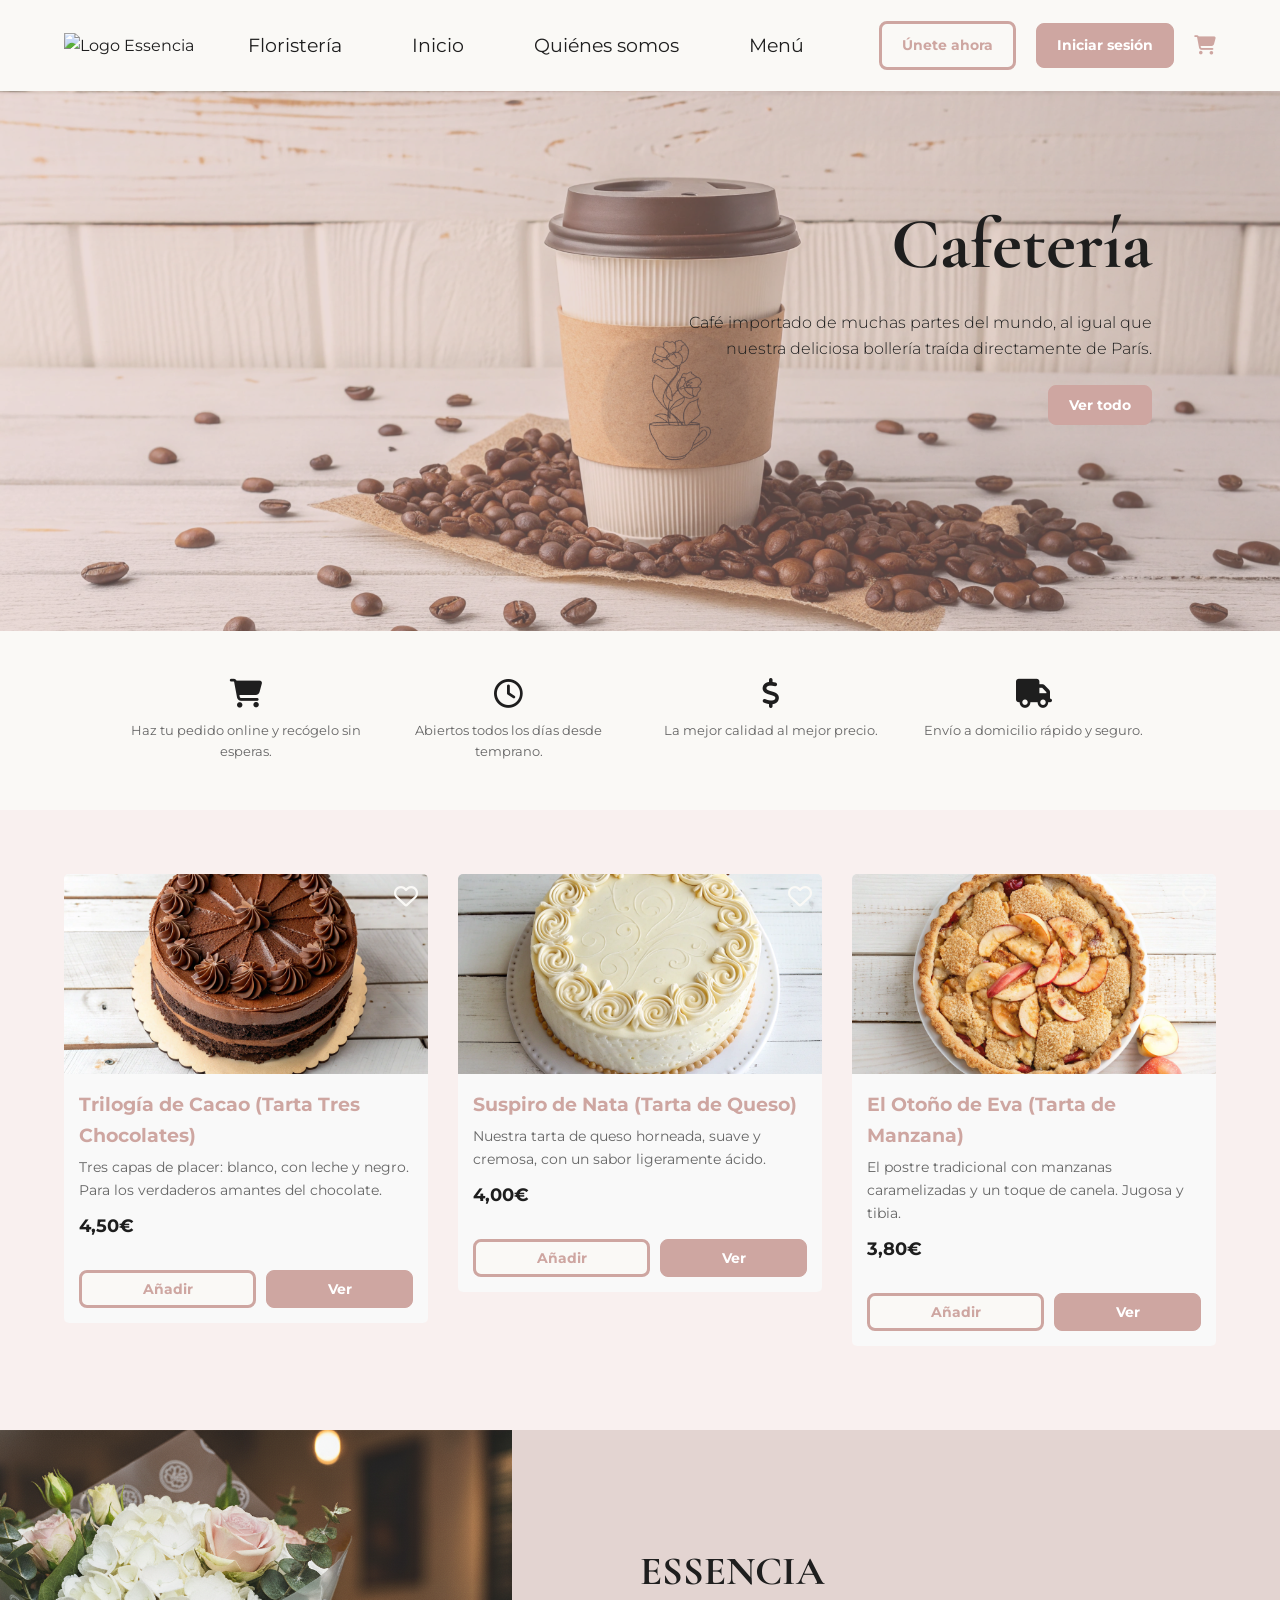
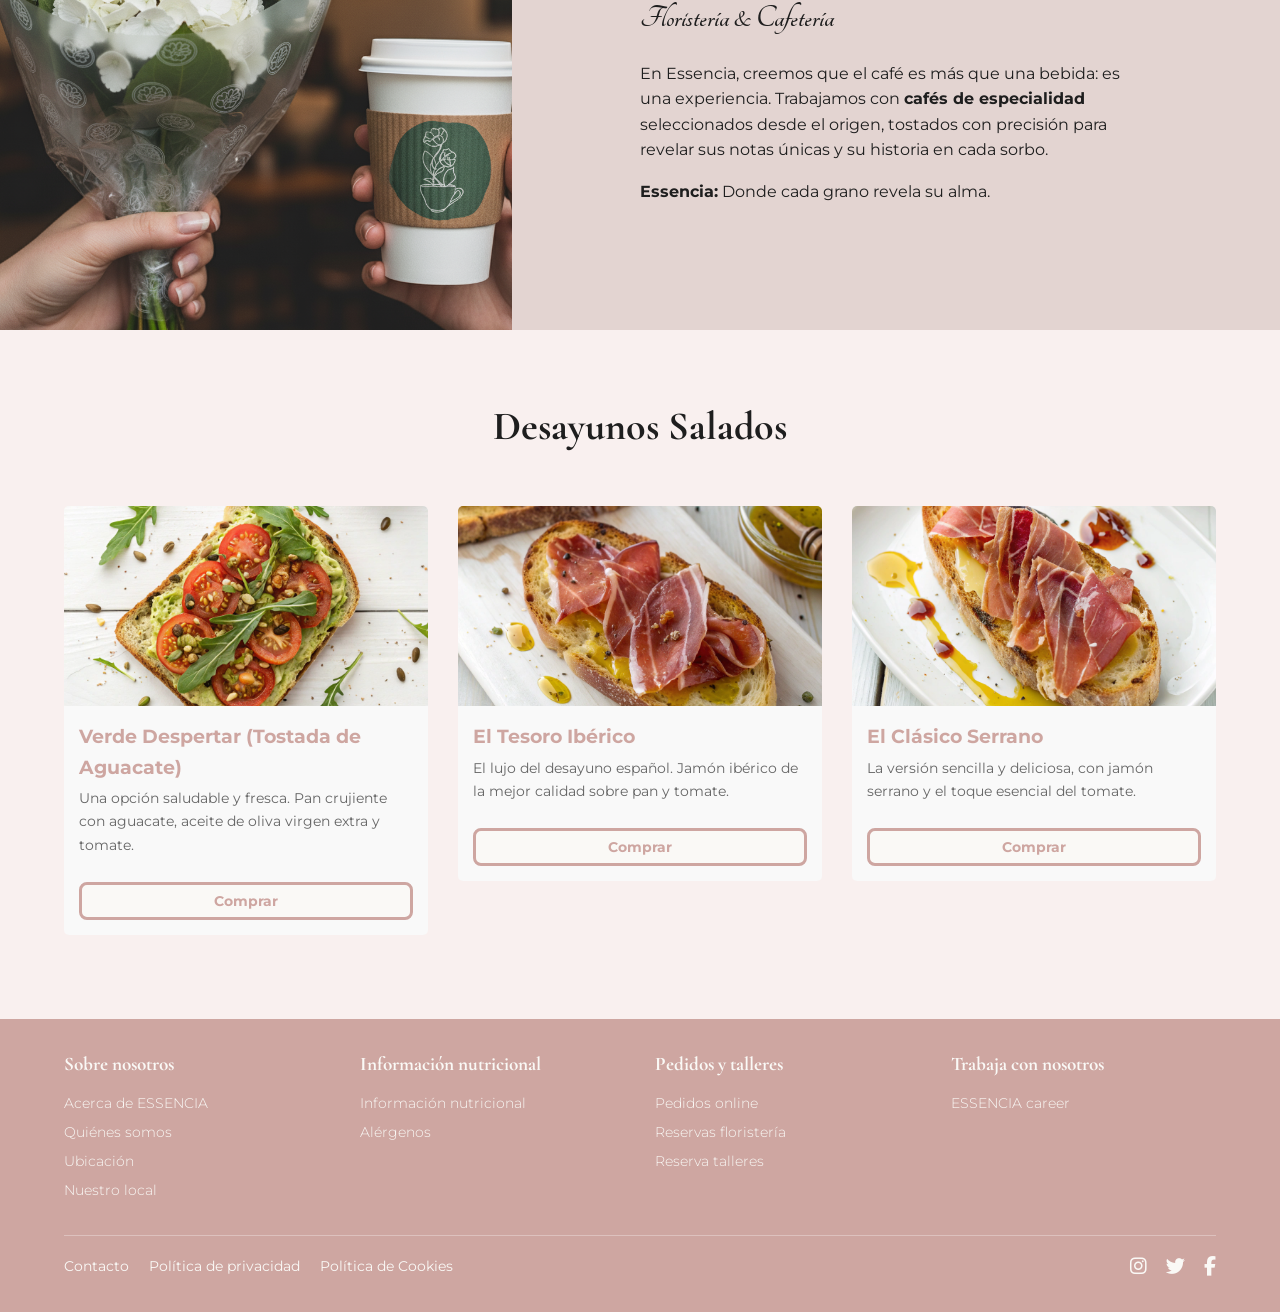
==== Frontend/html/cafeteria.html @ 6d56058f "primer commit" ====
<!DOCTYPE html>
<html lang="es">

<head>
    <meta charset="UTF-8">
    <meta name="viewport" content="width=device-width, initial-scale=1.0">
    <title>ESSENCIA</title>
    <link rel="preconnect" href="https://fonts.googleapis.com">
    <link rel="preconnect" href="https://fonts.gstatic.com" crossorigin>
    <link
        href="https://fonts.googleapis.com/css2?family=Cormorant+Garamond:wght@400;700&family=Montserrat:wght@300;400;700&family=Tangerine:wght@400;700&display=swap"
        rel="stylesheet">
    <link rel="stylesheet" href="../css/cafeteria.css">
    <script src="../js/api.js"></script>
    <script src="../js/cafeteria.js" defer></script>
    <script src="../js/toggle.js"></script>
    <link rel="stylesheet" href="https://cdnjs.cloudflare.com/ajax/libs/font-awesome/6.5.1/css/all.min.css">
</head>

<body>

    <header class="header">
        <div class="header__container">
            <div class="header__logo">
                <a href="../html/index.html">
                    <img src="../imagenes/generales/logo1-rosa.png" alt="Logo Essencia">
                </a>
            </div>
            <button class="header__toggle menu-toggle" aria-label="Toggle navigation">
                <i class="fas fa-bars"></i>
            </button>
        </div>

        <div class="header__nav nav-menu">
            <nav class="header__list">
                <ul>
                    <li class="header__item"><a href="../html/floristeria.html" class="header__link">Floristería</a>
                    </li>
                    <li class="header__item"><a href="../html/index.html" class="header__link">Inicio</a></li>
                    <li class="header__item"><a href="#" class="header__link">Quiénes somos</a></li>
                    <li class="header__item"><a href="#" class="header__link">Menú</a></li>
                </ul>
            </nav>
            <div class="header__buttons">
                <a href="../html/register.html" class="btn btn--outline-rose">Únete ahora</a>
                <a href="../html/login.html" class="btn btn--rose">Iniciar sesión</a>
                <a href="#" class="cart-icon"><i class="fas fa-shopping-cart"></i></a>
            </div>
        </div>
    </header>

    <main>
        <section class="hero-cafe">
            <div class="hero-cafe__bg">
                <img src="../imagenes/generales/cafe-cafeteria.png" alt="Café para llevar">
            </div>
            <div class="hero-cafe__overlay"></div>
            <div class="hero-cafe__content">
                <h1 class="hero-cafe__title">Cafetería</h1>
                <p class="hero-cafe__text">Café importado de muchas partes del mundo, al igual que nuestra deliciosa
                    bollería traída directamente de París.</p>
                <button class="btn btn--rose">Ver todo</button>
            </div>
        </section>


        <section class="features">
            <div class="features__item">
                <i class="fas fa-shopping-cart features__icon"></i>
                <p>Haz tu pedido online y recógelo sin esperas.</p>
            </div>
            <div class="features__item">
                <i class="far fa-clock features__icon"></i>
                <p>Abiertos todos los días desde temprano.</p>
            </div>
            <div class="features__item">
                <i class="fas fa-dollar-sign features__icon"></i>
                <p>La mejor calidad al mejor precio.</p>
            </div>
            <div class="features__item">
                <i class="fas fa-truck features__icon"></i>
                <p>Envío a domicilio rápido y seguro.</p>
            </div>
        </section>

        <section class="products-section">
            <div class="products-section__grid" id="tartas-container">
            </div>
        </section>

        <section class="about-cafe">
            <div class="about-cafe__image">
                <img src="../imagenes/generales/portada3.png" alt="Mesa de desayuno con cruasanes">
            </div>
            <div class="about-cafe__content">
                <h2 class="about-cafe__logo">ESSENCIA <span class="about-cafe__subtitle">Floristería & Cafetería</span>
                </h2>
                <p>En Essencia, creemos que el café es más que una bebida: es una experiencia. Trabajamos con
                    <strong>cafés de especialidad</strong> seleccionados desde el origen, tostados con precisión para
                    revelar sus notas únicas y su historia en cada sorbo.</p>
                <p><strong>Essencia:</strong> Donde cada grano revela su alma.</p>
            </div>
        </section>

        <section class="products-section">
            <h2 class="section-title">Desayunos Salados</h2>
            <div class="products-section__grid" id="salados-container">
            </div>
        </section>
    </main>

    <footer class="footer footer--rose">
        <div class="footer__content">
            <div class="footer__column">
                <h3>Sobre nosotros</h3>
                <ul>
                    <li><a href="#">Acerca de ESSENCIA</a></li>
                    <li><a href="#">Quiénes somos</a></li>
                    <li><a href="#">Ubicación</a></li>
                    <li><a href="#">Nuestro local</a></li>
                </ul>
            </div>
            <div class="footer__column">
                <h3>Información nutricional</h3>
                <ul>
                    <li><a href="#">Información nutricional</a></li>
                    <li><a href="#">Alérgenos</a></li>
                </ul>
            </div>
            <div class="footer__column">
                <h3>Pedidos y talleres</h3>
                <ul>
                    <li><a href="#">Pedidos online</a></li>
                    <li><a href="#">Reservas floristería</a></li>
                    <li><a href="#">Reserva talleres</a></li>
                </ul>
            </div>
            <div class="footer__column">
                <h3>Trabaja con nosotros</h3>
                <ul>
                    <li><a href="#">ESSENCIA career</a></li>
                </ul>
            </div>
        </div>
        <div class="footer__bottom">
            <div class="footer__legal">
                <a href="#">Contacto</a>
                <a href="#">Política de privacidad</a>
                <a href="#">Política de Cookies</a>
            </div>
            <div class="footer__social">
                <a href="#"><i class="fab fa-instagram"></i></a>
                <a href="#"><i class="fab fa-twitter"></i></a>
                <a href="#"><i class="fab fa-facebook-f"></i></a>
            </div>
        </div>
    </footer>

</body>

</html>
---- Frontend/css/cafeteria.css ----
* {
  margin: 0;
  padding: 0;
  box-sizing: border-box;
}

body {
  font-family: "Montserrat", sans-serif;
  color: #1e1e1e;
  line-height: 1.6;
  background-color: #faf9f6;
}

h1, h2, h3 {
  font-family: "Cormorant Garamond", serif;
}

a {
  text-decoration: none;
  color: inherit;
}

.section-title {
  font-size: 2.5rem;
  text-align: center;
  margin-bottom: 3rem;
  font-family: "Cormorant Garamond", serif;
  color: #1e1e1e;
}

.btn {
  padding: 10px 20px;
  border: none;
  cursor: pointer;
  border-radius: 8px;
  font-weight: 700;
  transition: background-color 0.3s, color 0.3s, border-color 0.3s;
  font-size: 0.9rem;
  display: inline-block;
  text-align: center;
  font-family: "Montserrat", sans-serif;
}
.btn--rose {
  background-color: #CEA6A1;
  color: #ffffff;
  border: 1px solid #CEA6A1;
}
.btn--rose:hover {
  background-color: #CEA6A1;
  border-color: #CEA6A1;
  opacity: 1;
}
.btn--outline-rose {
  background-color: #faf9f6;
  color: #CEA6A1;
  border: 3px solid #CEA6A1;
}
.btn--outline-rose:hover {
  background-color: #CEA6A1;
  color: #ffffff;
  border-color: #CEA6A1;
  opacity: 1;
}
.btn--small {
  flex-grow: 1;
  font-size: 0.85rem;
  padding: 8px 15px;
  text-align: center;
}

.header {
  display: flex;
  flex-direction: column;
  align-items: center;
  padding: 15px 5%;
  background-color: #faf9f6;
  position: sticky;
  top: 0;
  z-index: 1000;
  box-shadow: 0 2px 4px rgba(0, 0, 0, 0.05);
  justify-content: space-between;
}
.header .cart-icon {
  color: #CEA6A1;
  font-size: 1.2rem;
  margin-left: 10px;
}
.header__container {
  display: flex;
  width: 100%;
  justify-content: space-between;
  align-items: center;
}
.header__logo img {
  width: 130px;
  height: auto;
  display: block;
}
.header__toggle {
  background: none;
  border: none;
  font-size: 1.5rem;
  cursor: pointer;
  color: #1e1e1e;
  display: block;
  order: 2;
}
.header__nav {
  width: 100%;
  max-height: 0;
  overflow: hidden;
  transition: max-height 0.5s ease-in-out;
  display: flex;
  flex-direction: column;
  align-items: center;
}
.header__nav.active {
  max-height: 500px;
  padding-top: 15px;
}
.header__list {
  list-style: none;
  display: flex;
  flex-direction: column;
  width: 100%;
  padding: 10px 0;
}
.header__list ul {
  padding: 0;
  list-style: none;
  text-align: center;
  width: 100%;
}
.header__link {
  padding: 15px 0;
  display: block;
  font-size: 1.1rem;
  color: #1e1e1e;
  border-bottom: 1px solid #eee;
}
.header__buttons {
  display: flex;
  flex-direction: column;
  width: 80%;
  margin: 15px 0 10px;
  gap: 10px;
}
.header__buttons a {
  margin-left: 0;
}
@media (min-width: 901px) {
  .header {
    flex-direction: row;
    padding: 20px 5%;
  }
  .header__container {
    width: auto;
    justify-content: flex-start;
  }
  .header__logo {
    margin-right: 20px;
  }
  .header__toggle {
    display: none;
  }
  .header__nav {
    max-height: none;
    overflow: visible;
    flex-direction: row;
    width: auto;
    padding-top: 0;
    display: flex;
  }
  .header__list {
    width: auto;
    padding: 0;
    margin: 0;
    height: 100%;
    margin-right: 20px;
  }
  .header__list ul {
    display: flex;
    flex-direction: row;
    gap: 40px;
    align-items: center;
  }
  .header__link {
    padding: 10px 15px;
    border-bottom: none;
    font-size: 1.2rem;
    display: inline-block;
  }
  .header__link:hover {
    color: #CEA6A1;
  }
  .header__buttons {
    flex-direction: row;
    width: auto;
    margin: 0 0 0 30px;
    align-items: center;
  }
  .header__buttons a {
    margin-left: 10px;
  }
}

.hero-cafe {
  position: relative;
  height: 60vh;
  display: flex;
  align-items: center;
  justify-content: center;
  text-align: center;
  padding: 2rem;
  color: #1e1e1e;
}
.hero-cafe__bg {
  position: absolute;
  top: 0;
  left: 0;
  width: 100%;
  height: 100%;
  z-index: -1;
}
.hero-cafe__bg img {
  width: 100%;
  height: 100%;
  object-fit: cover;
  object-position: center;
}
.hero-cafe__overlay {
  position: absolute;
  top: 0;
  left: 0;
  width: 100%;
  height: 100%;
  background-color: #CEA6A1;
  opacity: 0.4;
  z-index: 0;
}
.hero-cafe__content {
  position: relative;
  z-index: 1;
  max-width: 500px;
  text-align: right;
  align-self: flex-start;
  margin-top: 2rem;
  margin-left: auto;
}
.hero-cafe__title {
  font-size: 3.5rem;
  margin-bottom: 0.5rem;
}
.hero-cafe__text {
  font-size: 1rem;
  margin-bottom: 1.5rem;
  font-weight: 300;
}
@media (min-width: 901px) {
  .hero-cafe {
    justify-content: flex-end;
    padding-right: 10%;
  }
  .hero-cafe__content {
    margin-top: 4rem;
  }
  .hero-cafe__title {
    font-size: 4.5rem;
  }
}

.features {
  display: none;
}
@media (min-width: 901px) {
  .features {
    display: flex;
    justify-content: center;
    gap: 2rem;
    padding: 3rem 5%;
    background-color: #faf9f6;
    flex-wrap: wrap;
    text-align: center;
  }
  .features__item {
    flex-basis: 20%;
    min-width: 140px;
  }
  .features__item p {
    font-size: 0.8rem;
    margin-top: 10px;
    color: #666;
  }
  .features__icon {
    font-size: 1.8rem;
    color: #1e1e1e;
  }
}

.products-section {
  padding: 4rem 5%;
  background-color: #F9F0EF;
}
.products-section__grid {
  display: flex;
  overflow-x: auto;
  scroll-snap-type: x mandatory;
  gap: 30px;
  padding-bottom: 20px;
  -webkit-overflow-scrolling: touch;
  scrollbar-width: none;
  align-items: stretch;
}
.products-section__grid::-webkit-scrollbar {
  display: none;
}
@media (min-width: 901px) {
  .products-section__grid {
    justify-content: center;
    overflow-x: visible;
    flex-wrap: wrap;
  }
}

.card-item {
  display: flex;
  flex-direction: column;
  flex: 1;
  min-width: 250px;
  height: 100%;
  background-color: #f9f9f9;
  border-radius: 5px;
  overflow: hidden;
  text-align: left;
}
.card-item .card-header {
  position: relative;
  width: 100%;
  height: 200px;
  flex-shrink: 0;
}
.card-item .card-header img {
  width: 100%;
  height: 100%;
  object-fit: cover;
}
.card-item .heart-icon {
  position: absolute;
  top: 10px;
  right: 10px;
  color: #faf9f6;
  font-size: 1.5rem;
  cursor: pointer;
  transition: color 0.2s;
}
.card-item .heart-icon:active {
  color: #CEA6A1;
}
.card-item .card-content {
  padding: 15px;
  display: flex;
  flex-direction: column;
  flex-grow: 1;
}
.card-item .card-content h4 {
  font-family: "Montserrat", sans-serif;
  font-size: 1.2rem;
  margin-bottom: 5px;
  font-weight: 700;
  color: #CEA6A1;
}
.card-item .card-content p {
  font-size: 0.9rem;
  color: #666;
  margin-bottom: 10px;
}
.card-item .card-content .price {
  font-size: 1.1rem;
  font-weight: 700;
  color: #1e1e1e;
  margin-bottom: 15px;
  margin-top: auto;
}
.card-item .card-actions {
  padding: 0 15px 15px 15px;
  display: flex;
  gap: 10px;
  justify-content: space-between;
}

.about-cafe {
  display: flex;
  flex-direction: column;
  background-color: #CEA6A1;
  color: #1e1e1e;
}
@media (min-width: 901px) {
  .about-cafe {
    flex-direction: row;
    min-height: 500px;
  }
}
.about-cafe__image {
  flex: 1;
}
.about-cafe__image img {
  width: 100%;
  height: 100%;
  object-fit: cover;
  display: block;
}
@media (max-width: 900px) {
  .about-cafe__image {
    height: 300px;
  }
}
.about-cafe__content {
  flex: 1;
  padding: 3rem 10%;
  display: flex;
  flex-direction: column;
  justify-content: center;
  background-color: #E3D4D1;
}
.about-cafe__content h2 {
  font-size: 2.5rem;
  margin-bottom: 1rem;
  color: #1e1e1e;
}
.about-cafe__content .about-cafe__subtitle {
  display: block;
  font-family: "Tangerine", cursive;
  font-size: 2rem;
  margin-top: -10px;
}
.about-cafe__content p {
  margin-bottom: 1rem;
  font-size: 1rem;
}

.footer {
  background-color: #7b9ea8;
  color: #faf9f6;
  padding: 30px 5%;
  font-size: 0.9rem;
}
.footer--rose {
  background-color: #CEA6A1;
}
.footer__content {
  display: flex;
  flex-direction: column;
  gap: 20px;
  padding-bottom: 30px;
  border-bottom: 1px solid rgba(255, 255, 255, 0.3);
}
@media (min-width: 901px) {
  .footer__content {
    flex-direction: row;
    justify-content: space-between;
  }
}
.footer__column {
  flex-basis: 23%;
}
.footer__column h3 {
  font-family: "Cormorant Garamond", serif;
  font-size: 1.2rem;
  margin-bottom: 10px;
}
.footer__column ul {
  list-style: none;
}
.footer__column ul li a {
  display: block;
  padding: 3px 0;
  font-weight: 300;
}
.footer__column ul li a:hover {
  text-decoration: underline;
}
.footer__bottom {
  display: flex;
  flex-direction: column;
  align-items: center;
  padding-top: 15px;
  gap: 15px;
}
@media (min-width: 901px) {
  .footer__bottom {
    flex-direction: row;
    justify-content: space-between;
  }
}
.footer__legal {
  display: flex;
  gap: 20px;
}
.footer__legal a:hover {
  text-decoration: underline;
}
.footer__social a {
  font-size: 1.2rem;
  margin-left: 15px;
}

/*# sourceMappingURL=cafeteria.css.map */
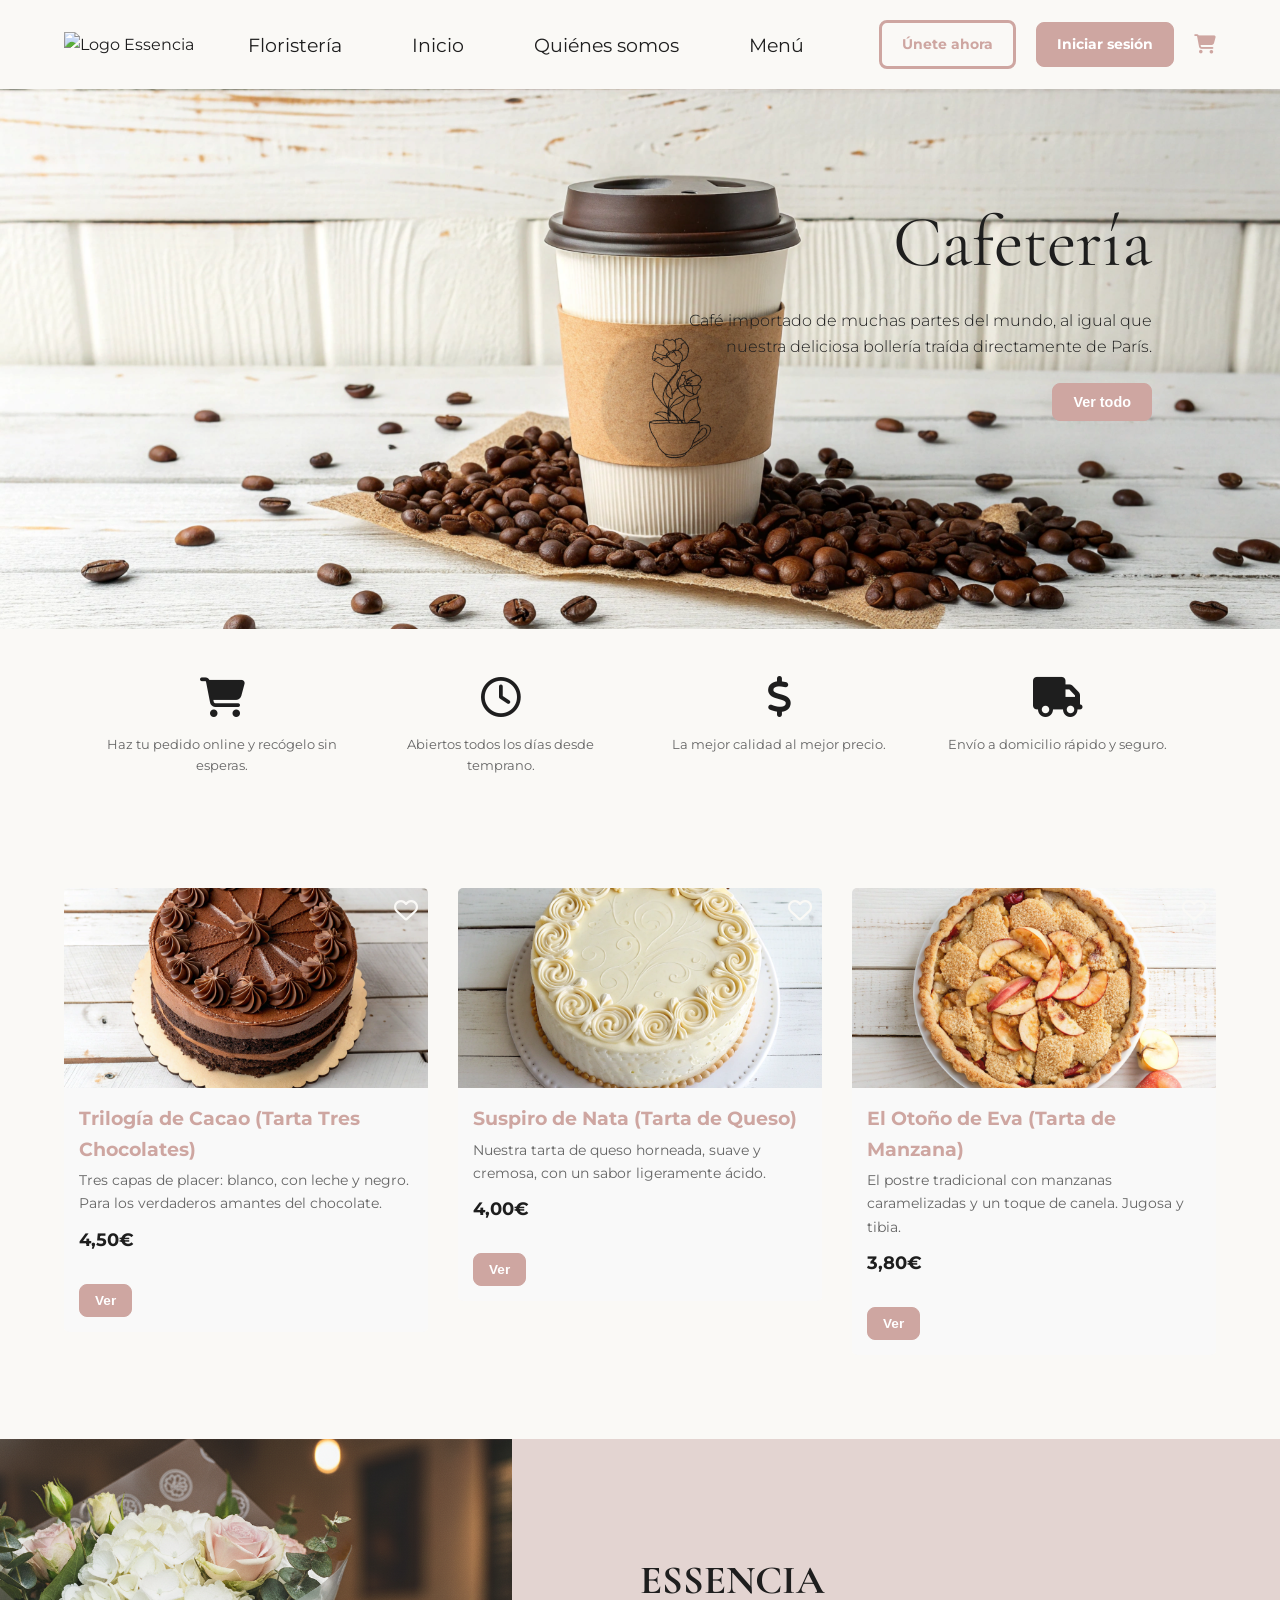
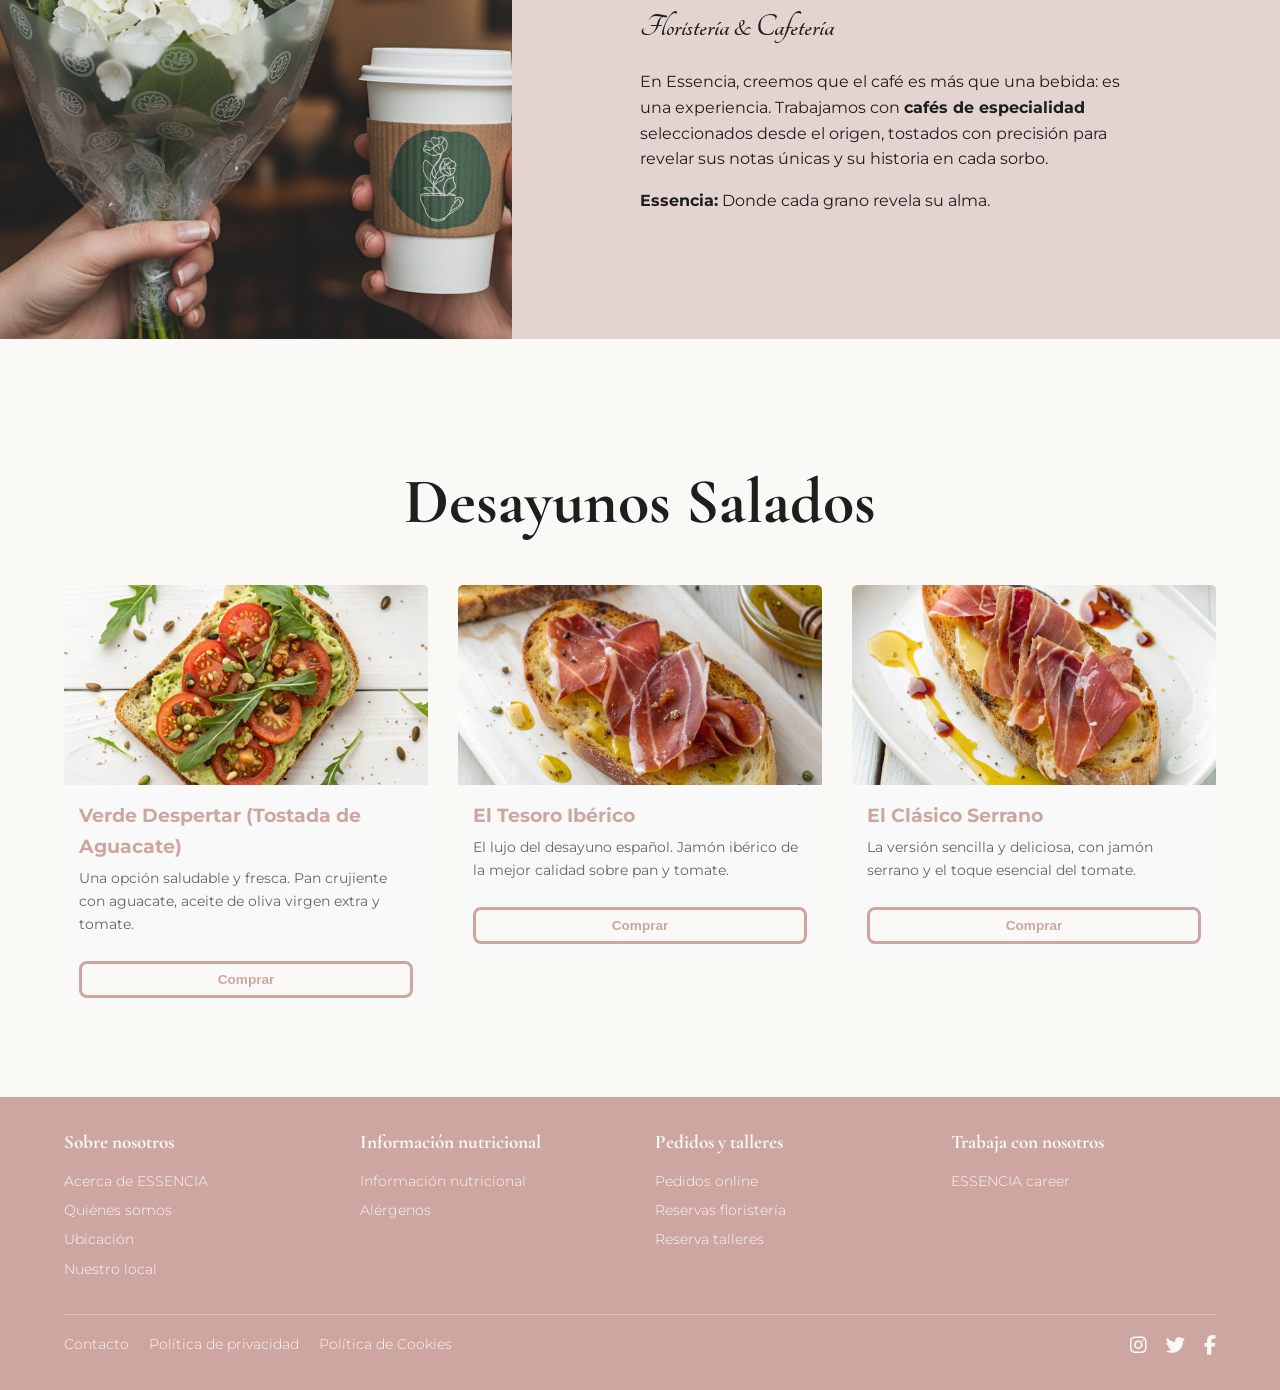
==== commit 3eb00159: "arreglados los estilos" ====
--- a/Frontend/html/cafeteria.html
+++ b/Frontend/html/cafeteria.html
@@ -10,7 +10,7 @@
     <link
         href="https://fonts.googleapis.com/css2?family=Cormorant+Garamond:wght@400;700&family=Montserrat:wght@300;400;700&family=Tangerine:wght@400;700&display=swap"
         rel="stylesheet">
-    <link rel="stylesheet" href="../css/cafeteria.css">
+    <link rel="stylesheet" href="../css/main.css">
     <script src="../js/api.js"></script>
     <script src="../js/cafeteria.js" defer></script>
     <script src="../js/toggle.js"></script>
@@ -54,7 +54,6 @@
             <div class="hero-cafe__bg">
                 <img src="../imagenes/generales/cafe-cafeteria.png" alt="Café para llevar">
             </div>
-            <div class="hero-cafe__overlay"></div>
             <div class="hero-cafe__content">
                 <h1 class="hero-cafe__title">Cafetería</h1>
                 <p class="hero-cafe__text">Café importado de muchas partes del mundo, al igual que nuestra deliciosa
--- a/Frontend/css/main.css
+++ b/Frontend/css/main.css
@@ -0,0 +1,1728 @@
+body {
+  font-family: "Montserrat", sans-serif;
+  color: #1e1e1e;
+  line-height: 1.6;
+  background-color: #faf9f6;
+}
+
+h1, h2, h3 {
+  font-family: "Cormorant Garamond", serif;
+  font-weight: 700;
+}
+
+h1 {
+  font-weight: 400;
+}
+
+a {
+  text-decoration: none;
+  color: inherit;
+}
+
+* {
+  margin: 0;
+  padding: 0;
+  box-sizing: border-box;
+}
+
+.btn {
+  padding: 10px 20px;
+  border: none;
+  cursor: pointer;
+  border-radius: 8px;
+  font-weight: 700;
+  transition: all 0.3s;
+  font-size: 0.9rem;
+  display: inline-block;
+  text-align: center;
+}
+.btn--primary {
+  background-color: #7b9ea8;
+  color: #faf9f6;
+  border: 1px solid #7b9ea8;
+}
+.btn--primary:hover {
+  background-color: #658790;
+  border-color: #658790;
+  opacity: 1;
+}
+.btn--outline-blue {
+  background-color: #faf9f6;
+  color: #7b9ea8;
+  border: 3px solid #7b9ea8;
+}
+.btn--outline-blue:hover {
+  background-color: #7b9ea8;
+  color: #faf9f6;
+  border-color: #7b9ea8;
+  opacity: 1;
+}
+.btn--secondary {
+  background-color: transparent;
+  color: #7b9ea8;
+  border: 2px solid #7b9ea8;
+}
+.btn--secondary:hover {
+  background-color: #7b9ea8;
+  color: #faf9f6;
+  border-color: #7b9ea8;
+  opacity: 1;
+}
+.btn--tertiary {
+  background-color: #faf9f6;
+  color: #7b9ea8;
+  border: 3px solid #faf9f6;
+  padding: 12px 30px;
+  text-transform: uppercase;
+}
+.btn--tertiary:hover {
+  background-color: #658790;
+  opacity: 1;
+  color: #faf9f6;
+}
+.btn--ver {
+  background-color: #85a2a9;
+  color: #faf9f6;
+}
+.btn--ver:hover {
+  background-color: #658790;
+  border-color: #658790;
+  opacity: 1;
+}
+.btn--green {
+  background-color: #9CAF88;
+  color: #faf9f6;
+  border: 1px solid #9CAF88;
+}
+.btn--green:hover {
+  background-color: #829773;
+  border-color: #829773;
+}
+.btn--outline-green {
+  background-color: #faf9f6;
+  color: #9CAF88;
+  border: 3px solid #9CAF88;
+}
+.btn--outline-green:hover {
+  background-color: #9CAF88;
+  color: #faf9f6;
+}
+.btn--rose {
+  background-color: #CEA6A1;
+  color: #ffffff;
+  border: 1px solid #CEA6A1;
+}
+.btn--rose:hover {
+  background-color: #CEA6A1;
+  border-color: #CEA6A1;
+  opacity: 1;
+}
+.btn--outline-rose {
+  background-color: #faf9f6;
+  color: #CEA6A1;
+  border: 3px solid #CEA6A1;
+}
+.btn--outline-rose:hover {
+  background-color: #CEA6A1;
+  color: #ffffff;
+  border-color: #CEA6A1;
+  opacity: 1;
+}
+.btn--small {
+  font-size: 0.85rem;
+  padding: 8px 15px;
+  text-align: center;
+}
+.btn--transparent {
+  padding: 0.8rem 2.5rem;
+  border: 3px solid #1E1E1E;
+  background-color: transparent;
+  color: #1E1E1E;
+}
+.btn--transparent:hover {
+  background-color: #1E1E1E;
+  color: #ffffff;
+}
+
+.header {
+  display: flex;
+  flex-direction: column;
+  align-items: center;
+  padding: 15px 5%;
+  background-color: #faf9f6;
+  color: #1e1e1e;
+  position: sticky;
+  top: 0;
+  z-index: 1000;
+  box-shadow: 0 2px 4px rgba(0, 0, 0, 0.05);
+  justify-content: space-between;
+}
+.header .cart-icon {
+  color: #CEA6A1;
+  font-size: 1.2rem;
+  margin-left: 10px;
+}
+.header__container {
+  display: flex;
+  width: 100%;
+  justify-content: space-between;
+  align-items: center;
+}
+.header__logo img {
+  width: 130px;
+  height: auto;
+  display: block;
+}
+.header__toggle {
+  background: none;
+  border: none;
+  font-size: 1.5rem;
+  cursor: pointer;
+  color: #1e1e1e;
+  display: block;
+  order: 2;
+}
+.header__nav {
+  width: 100%;
+  max-height: 0;
+  overflow: hidden;
+  transition: max-height 0.5s ease-in-out;
+  display: flex;
+  flex-direction: column;
+  align-items: center;
+}
+.header__nav.active {
+  max-height: 500px;
+  padding-top: 15px;
+}
+.header__list {
+  list-style: none;
+  display: flex;
+  flex-direction: column;
+  width: 100%;
+  padding: 10px 0;
+}
+.header__list ul {
+  padding: 0;
+  list-style: none;
+  text-align: center;
+  width: 100%;
+}
+.header__item {
+  text-align: center;
+  width: 100%;
+}
+.header__link {
+  padding: 15px 0;
+  display: block;
+  font-size: 1.1rem;
+  font-weight: 400;
+  color: #1e1e1e;
+  border-bottom: 1px solid #eee;
+}
+.header__buttons {
+  display: flex;
+  flex-direction: column;
+  width: 80%;
+  margin: 15px 0 10px;
+  gap: 10px;
+}
+.header__buttons a {
+  margin-left: 0;
+  text-align: center;
+}
+@media (min-width: 901px) {
+  .header {
+    flex-direction: row;
+    padding: 20px 5%;
+  }
+  .header__container {
+    width: auto;
+    justify-content: flex-start;
+  }
+  .header__logo {
+    margin-right: 20px;
+  }
+  .header__toggle {
+    display: none;
+  }
+  .header__nav {
+    max-height: none;
+    overflow: visible;
+    flex-direction: row;
+    width: auto;
+    padding-top: 0;
+    display: flex;
+  }
+  .header__list {
+    width: auto;
+    padding: 0;
+    margin: 0;
+    height: 100%;
+    margin-right: 20px;
+  }
+  .header__list ul {
+    display: flex;
+    flex-direction: row;
+    gap: 40px;
+    list-style: none;
+    margin: 0;
+    padding: 0;
+    align-items: center;
+  }
+  .header__item {
+    width: auto;
+    text-align: left;
+  }
+  .header__link {
+    padding: 10px 15px;
+    border-bottom: none;
+    font-size: 1.2rem;
+    display: inline-block;
+    line-height: normal;
+    white-space: nowrap;
+    text-decoration: none;
+  }
+  .header__link:hover {
+    color: #7b9ea8;
+  }
+  .header .header__link:hover {
+    color: #9CAF88;
+  }
+  .header .header__list ul .header__item:first-child a:hover {
+    color: #CEA6A1;
+  }
+  .header__buttons {
+    flex-direction: row;
+    width: auto;
+    margin: 0 0 0 30px;
+    align-items: center;
+  }
+  .header__buttons a {
+    margin-left: 10px;
+  }
+}
+
+.footer {
+  background-color: #7b9ea8;
+  color: #faf9f6;
+  padding: 30px 5%;
+  font-size: 0.9rem;
+}
+.footer--green {
+  background-color: #9CAF88;
+}
+.footer--rose {
+  background-color: #CEA6A1;
+}
+.footer__content {
+  display: flex;
+  flex-direction: column;
+  gap: 20px;
+  padding-bottom: 30px;
+  border-bottom: 1px solid rgba(255, 255, 255, 0.3);
+}
+@media (min-width: 901px) {
+  .footer__content {
+    flex-direction: row;
+    justify-content: space-between;
+  }
+}
+.footer__column {
+  flex-basis: 23%;
+}
+.footer__column h3 {
+  font-family: "Cormorant Garamond", serif;
+  font-size: 1.2rem;
+  font-weight: 700;
+  margin-bottom: 10px;
+}
+.footer__column ul {
+  list-style: none;
+}
+.footer__column ul li a {
+  display: block;
+  padding: 3px 0;
+  font-weight: 300;
+  text-decoration: none;
+  transition: color 0.3s;
+}
+.footer__column ul li a:hover {
+  color: #f0f0f0;
+}
+.footer__bottom {
+  display: flex;
+  flex-direction: column;
+  align-items: center;
+  padding-top: 15px;
+  gap: 15px;
+}
+@media (min-width: 901px) {
+  .footer__bottom {
+    flex-direction: row;
+    justify-content: space-between;
+  }
+}
+.footer__legal {
+  display: flex;
+  flex-wrap: wrap;
+  gap: 20px;
+  justify-content: center;
+}
+.footer__legal a {
+  text-decoration: none;
+  font-weight: 300;
+  color: inherit;
+}
+.footer__legal a:hover {
+  text-decoration: underline;
+}
+.footer__social a {
+  font-size: 1.2rem;
+  margin-left: 15px;
+  text-decoration: none;
+  color: inherit;
+}
+
+.section-title {
+  font-size: 2.5rem;
+  padding-top: 2rem;
+  margin-bottom: 2rem;
+  text-align: center;
+  font-weight: 700;
+  color: #1e1e1e;
+}
+@media (min-width: 901px) {
+  .section-title {
+    font-size: 4rem;
+    padding-top: 3rem;
+  }
+}
+
+.banner {
+  background: url("../imagenes/generales/conocenos.png") no-repeat center center/cover;
+  height: 600px;
+  position: relative;
+  display: flex;
+  align-items: center;
+  justify-content: center;
+  padding-right: 0;
+  text-align: center;
+  overflow: hidden;
+  margin-bottom: 50px;
+}
+.banner__overlay-img {
+  position: absolute;
+  top: 0;
+  left: 0;
+  width: 100%;
+  height: 100%;
+  z-index: 1;
+  pointer-events: none;
+}
+.banner__overlay-img img {
+  width: 100%;
+  height: 100%;
+  object-fit: cover;
+}
+.banner__content {
+  position: relative;
+  z-index: 2;
+  background-color: #7b9ea8;
+  color: #faf9f6;
+  padding: 30px;
+  border-radius: 8px;
+  max-width: 400px;
+}
+.banner__title {
+  font-size: 2.5rem;
+  margin-bottom: 15px;
+}
+.banner__text {
+  font-weight: 300;
+  margin-bottom: 20px;
+}
+@media (min-width: 600px) {
+  .banner {
+    justify-content: flex-end;
+    padding-right: 5%;
+    text-align: right;
+  }
+  .banner__content {
+    text-align: right;
+  }
+}
+
+.flores-section {
+  background: url("../imagenes/generales/granos1.png") no-repeat center center/cover;
+  position: relative;
+  padding: 50px 5%;
+  text-align: center;
+  overflow: hidden;
+}
+.flores-section__bg {
+  position: absolute;
+  top: 0;
+  left: 0;
+  width: 100%;
+  height: 100%;
+  z-index: 0;
+}
+.flores-section__bg img {
+  width: 100%;
+  height: 100%;
+  object-fit: cover;
+  opacity: 0.8;
+}
+.flores-section__title {
+  position: relative;
+  z-index: 1;
+  color: #faf9f6;
+  font-size: 3.2rem;
+  margin-bottom: 30px;
+  text-align: justify;
+}
+.flores-section__grid {
+  position: relative;
+  z-index: 1;
+  display: flex;
+  justify-content: space-around;
+  gap: 20px;
+  flex-wrap: wrap;
+}
+
+.flor-card {
+  width: 250px;
+  height: 300px;
+  background-color: #faf9f6;
+  border-radius: 50% 8px 50% 8px;
+  overflow: hidden;
+  display: flex;
+  flex-direction: column;
+  justify-content: flex-end;
+  align-items: center;
+  position: relative;
+}
+.flor-card img {
+  width: 100%;
+  height: 100%;
+  object-fit: cover;
+  position: absolute;
+  top: 0;
+  left: 0;
+  z-index: 1;
+}
+
+.recommendations {
+  padding: 50px 0;
+  background-color: #faf9f6;
+  text-align: center;
+}
+.recommendations__title {
+  color: #1e1e1e;
+  padding: 0 5%;
+  margin-bottom: 20px;
+  font-size: 3.2rem;
+}
+.recommendations__carousel {
+  display: flex;
+  overflow-x: auto;
+  scroll-snap-type: x mandatory;
+  -webkit-overflow-scrolling: touch;
+  gap: 30px;
+  padding: 20px 5%;
+  justify-content: flex-start;
+}
+@media (min-width: 901px) {
+  .recommendations__carousel {
+    justify-content: center;
+  }
+}
+
+.cafe-card {
+  min-width: 250px;
+  width: 250px;
+  scroll-snap-align: start;
+  background-color: #f9f9f9;
+  border-radius: 5px;
+  overflow: hidden;
+  text-align: left;
+  display: flex;
+  flex-direction: column;
+  height: 530px;
+  box-shadow: 0 8px 16px rgba(0, 0, 0, 0.12);
+}
+.cafe-card .cafe-header {
+  position: relative;
+  width: 100%;
+  height: 200px;
+  flex-shrink: 0;
+}
+.cafe-card .cafe-header img {
+  width: 100%;
+  height: 100%;
+  object-fit: cover;
+}
+.cafe-card .heart-icon {
+  position: absolute;
+  top: 10px;
+  right: 10px;
+  color: #faf9f6;
+  font-size: 1.5rem;
+  cursor: pointer;
+  transition: color 0.2s;
+}
+.cafe-card .heart-icon:active {
+  color: #7b9ea8;
+}
+.cafe-card .cafe-content {
+  padding: 15px;
+  display: flex;
+  flex-direction: column;
+  flex-grow: 1;
+}
+.cafe-card .cafe-content h4 {
+  font-family: "Montserrat", sans-serif;
+  font-size: 1.2rem;
+  margin-bottom: 5px;
+  font-weight: 700;
+}
+.cafe-card .cafe-content p {
+  font-size: 0.9rem;
+  color: #666;
+  margin-bottom: 10px;
+}
+.cafe-card .cafe-content .price {
+  font-size: 1.1rem;
+  font-weight: 700;
+  color: #7b9ea8;
+  margin-bottom: 15px;
+}
+.cafe-card .cafe-actions {
+  margin-top: auto;
+  padding: 15px;
+  display: flex;
+  justify-content: flex-start;
+}
+.cafe-card .cafe-actions .btn {
+  background-color: #faf9f6;
+  color: #7b9ea8;
+  border: 3px solid #7b9ea8;
+  font-size: 0.85rem;
+  padding: 8px 20px;
+  text-align: center;
+  min-width: 100px;
+  font-weight: 700;
+}
+.cafe-card .cafe-actions .btn:hover {
+  background-color: #7b9ea8;
+  color: #faf9f6;
+  border-color: #7b9ea8;
+  opacity: 1;
+}
+.cafe-card .cafe-actions .btn--secondary {
+  display: none;
+}
+
+.location {
+  display: flex;
+  flex-direction: column;
+  align-items: center;
+  text-align: center;
+  padding: 50px 5%;
+  gap: 50px;
+  background-color: #faf9f6;
+}
+.location__map {
+  width: 100%;
+  height: 200px;
+  border: 1px solid #ccc;
+  box-shadow: 0 4px 8px rgba(0, 0, 0, 0.1);
+}
+.location__info {
+  text-align: center;
+  padding-top: 0;
+  max-width: 300px;
+}
+.location__info h2 {
+  color: #1e1e1e;
+  font-size: 3rem;
+  margin-bottom: 10px;
+  text-align: center;
+}
+@media (min-width: 901px) {
+  .location {
+    flex-direction: row;
+    justify-content: center;
+    align-items: flex-start;
+  }
+  .location__map {
+    width: 600px;
+    height: 400px;
+  }
+  .location__info {
+    text-align: left;
+    padding-top: 50px;
+  }
+  .location__info h2 {
+    text-align: left;
+  }
+}
+
+.form-background {
+  display: flex;
+  align-items: center;
+  justify-content: center;
+  min-height: 100vh;
+  background-color: #f0f0f0;
+  padding: 2rem 5%;
+}
+
+.form-container {
+  background-color: #faf9f6;
+  padding: 2.5rem 3rem;
+  border-radius: 8px;
+  box-shadow: 0 4px 15px rgba(0, 0, 0, 0.07);
+  width: 100%;
+  max-width: 450px;
+  text-align: left;
+}
+
+.form-container h2 {
+  font-family: "Cormorant Garamond", serif;
+  font-size: 2.5rem;
+  font-weight: 700;
+  text-align: center;
+  margin-bottom: 2rem;
+  color: #1e1e1e;
+}
+
+.input-group {
+  margin-bottom: 1.5rem;
+}
+
+.input-group label {
+  display: block;
+  font-family: "Montserrat", sans-serif;
+  font-weight: 700;
+  font-size: 0.9rem;
+  margin-bottom: 0.5rem;
+  color: #1e1e1e;
+}
+
+.input-group input {
+  width: 100%;
+  padding: 12px 15px;
+  border: 1px solid #ddd;
+  border-radius: 8px;
+  font-family: "Montserrat", sans-serif;
+  font-size: 1rem;
+  transition: border-color 0.3s, box-shadow 0.3s;
+}
+
+.input-group input:focus {
+  outline: none;
+  border-color: #7b9ea8;
+  box-shadow: 0 0 0 3px rgba(123, 158, 168, 0.2);
+}
+
+.form-btn {
+  width: 100%;
+  padding: 12px 20px;
+  font-size: 1rem;
+  text-transform: uppercase;
+  letter-spacing: 1px;
+  border-radius: 8px;
+  margin-top: 1rem;
+  background-color: #7b9ea8;
+  color: #faf9f6;
+  border: 1px solid #7b9ea8;
+}
+
+.form-btn:hover {
+  background-color: #658790;
+  border-color: #658790;
+}
+
+.form-switch {
+  text-align: center;
+  margin-top: 1.5rem;
+  font-size: 0.9rem;
+  color: #666;
+}
+
+.form-switch a {
+  color: #7b9ea8;
+  font-weight: 700;
+  text-decoration: none;
+}
+
+.form-switch a:hover {
+  text-decoration: underline;
+}
+
+@media (max-width: 600px) {
+  .form-container {
+    padding: 2rem 1.5rem;
+  }
+  .form-container h2 {
+    font-size: 2rem;
+  }
+}
+.section-title {
+  font-size: 2.5rem;
+  text-align: center;
+  margin-bottom: 3rem;
+  font-family: "Cormorant Garamond", serif;
+  color: #1e1e1e;
+}
+
+.hero-cafe {
+  position: relative;
+  height: 60vh;
+  display: flex;
+  align-items: center;
+  justify-content: center;
+  text-align: center;
+  padding: 2rem;
+  color: #1e1e1e;
+}
+.hero-cafe__bg {
+  position: absolute;
+  top: 0;
+  left: 0;
+  width: 100%;
+  height: 100%;
+  z-index: -1;
+}
+.hero-cafe__bg img {
+  width: 100%;
+  height: 100%;
+  object-fit: cover;
+  object-position: center;
+}
+.hero-cafe__content {
+  position: relative;
+  z-index: 1;
+  max-width: 500px;
+  text-align: right;
+  align-self: flex-start;
+  margin-top: 2rem;
+  margin-left: auto;
+}
+.hero-cafe__title {
+  font-size: 3.5rem;
+  margin-bottom: 0.5rem;
+}
+.hero-cafe__text {
+  font-size: 1rem;
+  margin-bottom: 1.5rem;
+  font-weight: 300;
+}
+@media (min-width: 901px) {
+  .hero-cafe {
+    justify-content: flex-end;
+    padding-right: 10%;
+  }
+  .hero-cafe__content {
+    margin-top: 4rem;
+  }
+  .hero-cafe__title {
+    font-size: 4.5rem;
+  }
+}
+
+.features {
+  display: none;
+}
+@media (min-width: 901px) {
+  .features {
+    display: flex;
+    justify-content: center;
+    gap: 2rem;
+    padding: 3rem 5%;
+    background-color: #faf9f6;
+    flex-wrap: wrap;
+    text-align: center;
+  }
+  .features__item {
+    flex-basis: 20%;
+    min-width: 140px;
+  }
+  .features__item p {
+    font-size: 0.8rem;
+    margin-top: 10px;
+    color: #666;
+  }
+  .features__icon {
+    font-size: 1.8rem;
+    color: #1e1e1e;
+  }
+}
+
+.products-section {
+  padding: 4rem 5%;
+  background-color: #faf9f6;
+}
+.products-section__grid {
+  display: flex;
+  overflow-x: auto;
+  scroll-snap-type: x mandatory;
+  gap: 30px;
+  padding-bottom: 20px;
+  -webkit-overflow-scrolling: touch;
+  scrollbar-width: none;
+  align-items: stretch;
+}
+.products-section__grid::-webkit-scrollbar {
+  display: none;
+}
+@media (min-width: 901px) {
+  .products-section__grid {
+    justify-content: center;
+    overflow-x: visible;
+    flex-wrap: wrap;
+  }
+}
+
+.card-item {
+  display: flex;
+  flex-direction: column;
+  flex: 1;
+  min-width: 250px;
+  height: 100%;
+  background-color: #f9f9f9;
+  border-radius: 5px;
+  overflow: hidden;
+  text-align: left;
+}
+.card-item .card-header {
+  position: relative;
+  width: 100%;
+  height: 200px;
+  flex-shrink: 0;
+}
+.card-item .card-header img {
+  width: 100%;
+  height: 100%;
+  object-fit: cover;
+}
+.card-item .heart-icon {
+  position: absolute;
+  top: 10px;
+  right: 10px;
+  color: #faf9f6;
+  font-size: 1.5rem;
+  cursor: pointer;
+  transition: color 0.2s;
+}
+.card-item .heart-icon:active {
+  color: #CEA6A1;
+}
+.card-item .card-content {
+  padding: 15px;
+  display: flex;
+  flex-direction: column;
+  flex-grow: 1;
+}
+.card-item .card-content h4 {
+  font-family: "Montserrat", sans-serif;
+  font-size: 1.2rem;
+  margin-bottom: 5px;
+  font-weight: 700;
+  color: #CEA6A1;
+}
+.card-item .card-content p {
+  font-size: 0.9rem;
+  color: #666;
+  margin-bottom: 10px;
+}
+.card-item .card-content .price {
+  font-size: 1.1rem;
+  font-weight: 700;
+  color: #1e1e1e;
+  margin-bottom: 15px;
+  margin-top: auto;
+}
+.card-item .card-actions {
+  padding: 0 15px 15px 15px;
+  display: flex;
+  gap: 10px;
+  justify-content: space-between;
+}
+
+.about-cafe {
+  display: flex;
+  flex-direction: column;
+  background-color: #CEA6A1;
+  color: #1e1e1e;
+}
+@media (min-width: 901px) {
+  .about-cafe {
+    flex-direction: row;
+    min-height: 500px;
+  }
+}
+.about-cafe__image {
+  flex: 1;
+}
+.about-cafe__image img {
+  width: 100%;
+  height: 100%;
+  object-fit: cover;
+  display: block;
+}
+@media (max-width: 900px) {
+  .about-cafe__image {
+    height: 300px;
+  }
+}
+.about-cafe__content {
+  flex: 1;
+  padding: 3rem 10%;
+  display: flex;
+  flex-direction: column;
+  justify-content: center;
+  background-color: #E3D4D1;
+}
+.about-cafe__content h2 {
+  font-size: 2.5rem;
+  margin-bottom: 1rem;
+  color: #1e1e1e;
+}
+.about-cafe__content .about-cafe__subtitle {
+  display: block;
+  font-family: "Tangerine", cursive;
+  font-size: 2rem;
+  margin-top: -10px;
+}
+.about-cafe__content p {
+  margin-bottom: 1rem;
+  font-size: 1rem;
+}
+
+.section-title {
+  font-size: 2.2rem;
+  padding-top: 2rem;
+  margin-bottom: 2rem;
+  text-align: center;
+  font-weight: 700;
+}
+@media (min-width: 901px) {
+  .section-title {
+    font-size: 4rem;
+    padding-top: 3rem;
+  }
+}
+
+.hero-florist {
+  position: relative;
+  height: 50vh;
+  display: flex;
+  align-items: center;
+  justify-content: center;
+  text-align: center;
+  padding: 2rem 5%;
+  color: #1e1e1e;
+  z-index: 1;
+}
+.hero-florist__bg {
+  position: absolute;
+  top: 0;
+  left: 0;
+  width: 100%;
+  height: 100%;
+  z-index: -1;
+}
+.hero-florist__bg img {
+  width: 100%;
+  height: 100%;
+  object-fit: cover;
+  object-position: top center;
+  opacity: 0.8;
+}
+.hero-florist__content {
+  position: relative;
+  z-index: 2;
+  padding: 1.5rem;
+  max-width: 100%;
+}
+.hero-florist__content::before {
+  content: "";
+  position: absolute;
+  top: 0;
+  left: 0;
+  width: 100%;
+  height: 100%;
+  background-color: #9CAF88;
+  opacity: 0.5;
+  border-radius: 8px;
+  z-index: -1;
+}
+.hero-florist__title {
+  font-size: 2.5rem;
+  margin-bottom: 0.2rem;
+  font-weight: 700;
+}
+.hero-florist__text {
+  font-size: 1rem;
+  margin-bottom: 1rem;
+  font-family: "Montserrat", sans-serif;
+}
+@media (min-width: 600px) {
+  .hero-florist {
+    height: 60vh;
+    justify-content: flex-end;
+    text-align: right;
+    padding: 4rem 10%;
+  }
+  .hero-florist__content {
+    max-width: 350px;
+    padding: 1.5rem 2rem;
+  }
+  .hero-florist__title {
+    font-size: 4.5rem;
+    text-align: right;
+  }
+  .hero-florist__text {
+    font-size: 1.1rem;
+  }
+}
+
+.features {
+  display: flex;
+  justify-content: center;
+  gap: 3rem;
+  padding: 3rem 5%;
+  background-color: #faf9f6;
+  flex-wrap: wrap;
+}
+.features__item {
+  flex-basis: 100%;
+  min-width: 150px;
+  text-align: center;
+}
+@media (max-width: 599px) {
+  .features__item {
+    display: none;
+  }
+}
+@media (min-width: 600px) {
+  .features__item {
+    flex-basis: 45%;
+    display: block;
+  }
+}
+@media (min-width: 901px) {
+  .features__item {
+    flex-basis: 20%;
+  }
+}
+.features__icon {
+  font-size: 2.5rem;
+  color: #1e1e1e;
+  display: block;
+  margin-bottom: 0.5rem;
+}
+@media (max-width: 599px) {
+  .features {
+    height: 2rem;
+    padding: 2rem 0;
+  }
+}
+
+.promo-cards {
+  display: flex;
+  flex-direction: column;
+  gap: 1rem;
+  padding: 0 5% 4rem 5%;
+  background-color: #faf9f6;
+}
+.promo-cards__item {
+  flex: 1;
+  height: 300px;
+  position: relative;
+  display: flex;
+  flex-direction: column;
+  justify-content: flex-end;
+  align-items: center;
+  padding: 2rem;
+  color: #1e1e1e;
+  text-align: center;
+  background-color: #faf9f6;
+  background-size: cover;
+  background-position: center;
+}
+.promo-cards__item--encargos {
+  background-image: url("../imagenes/generales/flores1.png");
+}
+.promo-cards__item--talleres {
+  background-image: url("../imagenes/generales/flores2.png");
+}
+.promo-cards__overlay {
+  position: absolute;
+  top: 0;
+  left: 0;
+  width: 100%;
+  height: 100%;
+  background-color: rgba(250, 249, 246, 0.4);
+  z-index: 0;
+}
+.promo-cards__content {
+  position: relative;
+  z-index: 1;
+  display: flex;
+  flex-direction: column;
+  align-items: center;
+}
+.promo-cards__content h2 {
+  font-size: 2.5rem;
+  margin-bottom: 1rem;
+}
+@media (min-width: 901px) {
+  .promo-cards {
+    flex-direction: row;
+    padding: 0 10% 4rem 10%;
+  }
+  .promo-cards__content h2 {
+    font-size: 3.5rem;
+  }
+}
+
+.trending {
+  padding: 2rem 5% 0 5%;
+  background-color: #faf9f6;
+}
+.trending__grid {
+  display: flex;
+  justify-content: center;
+  flex-wrap: wrap;
+  gap: 2rem;
+  padding-bottom: 4rem;
+}
+
+.trending-card {
+  flex: 1;
+  min-width: 280px;
+  max-width: 300px;
+  border: 1px solid #ddd;
+  background-color: #faf9f6;
+  text-align: left;
+}
+.trending-card img {
+  width: 100%;
+  height: 300px;
+  object-fit: cover;
+  display: block;
+}
+.trending-card .product-info {
+  padding: 1rem;
+}
+.trending-card .product-name {
+  font-weight: bold;
+  margin-bottom: 0.3rem;
+  font-family: "Montserrat", sans-serif;
+}
+.trending-card .product-desc {
+  font-size: 0.9rem;
+  color: #666;
+  margin-bottom: 0.5rem;
+}
+.trending-card .product-price {
+  font-weight: bold;
+  font-size: 1.1rem;
+  margin-bottom: 1rem;
+}
+.trending-card .product-actions {
+  justify-content: center;
+  gap: 10px;
+}
+.trending-card .product-actions .btn-primary {
+  background-color: #faf9f6;
+  color: #9CAF88;
+  border: 3px solid #9CAF88;
+  padding: 8px 20px;
+  border-radius: 8px;
+  font-weight: 700;
+  font-size: 0.9rem;
+  cursor: pointer;
+  transition: all 0.3s ease;
+}
+.trending-card .product-actions .btn-primary:hover {
+  background-color: #9CAF88;
+  color: #faf9f6;
+  border-color: #9CAF88;
+}
+
+.about {
+  background-color: #9CAF88;
+  padding: 4rem 5%;
+  text-align: center;
+  color: #faf9f6;
+}
+.about__logo {
+  font-size: 3rem;
+  margin-bottom: 0.5rem;
+}
+.about__subtitle {
+  display: block;
+  font-size: 1.8rem;
+  font-weight: normal;
+  font-family: "Tangerine", cursive;
+  letter-spacing: 2px;
+  text-transform: none;
+}
+.about__text {
+  max-width: 800px;
+  margin: 0 auto;
+  line-height: 1.6;
+  font-size: 1.1rem;
+}
+
+.gallery {
+  padding: 4rem 0;
+  background-color: #faf9f6;
+  text-align: center;
+  position: relative;
+}
+.gallery__container {
+  position: relative;
+  display: flex;
+  align-items: center;
+  justify-content: center;
+  padding: 0 5%;
+}
+.gallery__scroll {
+  display: flex;
+  overflow-x: scroll;
+  scroll-behavior: smooth;
+  -webkit-overflow-scrolling: touch;
+  scrollbar-width: none;
+  gap: 1rem;
+  padding: 1rem 0;
+}
+.gallery__scroll::-webkit-scrollbar {
+  display: none;
+}
+.gallery__scroll img {
+  height: 350px;
+  object-fit: cover;
+  flex-shrink: 0;
+  width: 300px;
+}
+.gallery__scroll img:first-child {
+  margin-left: 5%;
+}
+.gallery__scroll img:last-child {
+  margin-right: 5%;
+}
+.gallery__arrow {
+  display: none;
+  position: absolute;
+  top: 50%;
+  transform: translateY(-50%);
+  z-index: 10;
+  background-color: rgba(250, 249, 246, 0.8);
+  border: 1px solid #ddd;
+  border-radius: 8px;
+  width: 45px;
+  height: 45px;
+  font-size: 1.5rem;
+  cursor: pointer;
+  color: #1e1e1e;
+  transition: all 0.3s;
+}
+.gallery__arrow:hover {
+  background-color: #9CAF88;
+  color: #faf9f6;
+}
+.gallery__arrow--left {
+  left: 15px;
+}
+.gallery__arrow--right {
+  right: 15px;
+}
+@media (min-width: 901px) {
+  .gallery__arrow {
+    display: block;
+  }
+  .gallery__scroll {
+    overflow: hidden;
+  }
+  .gallery__scroll img {
+    margin: 0;
+  }
+}
+
+.hero-catalog {
+  position: relative;
+  height: 60vh;
+  display: flex;
+  align-items: center;
+  justify-content: center;
+  text-align: center;
+  padding: 2rem;
+  color: #1e1e1e;
+}
+.hero-catalog__bg {
+  position: absolute;
+  top: 0;
+  left: 0;
+  width: 100%;
+  height: 100%;
+  z-index: -1;
+}
+.hero-catalog__bg img {
+  width: 100%;
+  height: 100%;
+  object-fit: cover;
+  object-position: center;
+}
+.hero-catalog__content {
+  position: relative;
+  background-color: rgba(250, 249, 246, 0.9);
+  padding: 2rem;
+  max-width: 90%;
+  z-index: 1;
+  border-radius: 8px;
+}
+.hero-catalog__splash {
+  position: absolute;
+  top: 50%;
+  left: 50%;
+  transform: translate(-50%, -50%);
+  width: 80%;
+  max-width: 300px;
+  opacity: 0.6;
+  z-index: -1;
+}
+.hero-catalog__title {
+  font-size: 3rem;
+  margin: 0;
+  position: relative;
+  z-index: 2;
+}
+.hero-catalog__text {
+  font-size: 1rem;
+  margin-top: 1.5rem;
+  line-height: 1.7;
+}
+@media (min-width: 600px) {
+  .hero-catalog {
+    height: 70vh;
+  }
+  .hero-catalog__content {
+    padding: 3rem 4rem;
+    max-width: 650px;
+  }
+  .hero-catalog__title {
+    font-size: 4.5rem;
+  }
+  .hero-catalog__splash {
+    top: 60%;
+    transform: translate(-50%, -65%);
+    width: 120%;
+    max-width: 450px;
+    opacity: 0.9;
+  }
+}
+
+.catalog {
+  padding: 3rem 5%;
+  background-color: #faf9f6;
+}
+.catalog__title {
+  font-size: 2.5rem;
+  text-align: center;
+  margin-bottom: 3rem;
+  font-weight: 700;
+}
+@media (min-width: 901px) {
+  .catalog__title {
+    font-size: 4rem;
+  }
+}
+.catalog__grid {
+  display: flex;
+  flex-wrap: wrap;
+  gap: 2rem;
+  justify-content: center;
+}
+@media (min-width: 500px) {
+  .catalog__grid {
+    justify-content: space-between;
+  }
+}
+@media (min-width: 800px) {
+  .catalog__grid {
+    justify-content: space-between;
+  }
+}
+@media (min-width: 1100px) {
+  .catalog__grid {
+    justify-content: space-between;
+  }
+}
+.catalog__actions {
+  text-align: center;
+  margin-top: 3rem;
+  display: none;
+}
+
+.trending-card.catalogo-card {
+  flex: 1;
+  min-width: 280px;
+  max-width: 300px;
+  border: 1px solid #ddd;
+  background-color: #faf9f6;
+  text-align: left;
+  border-radius: 8px;
+  overflow: hidden;
+  box-shadow: 0 4px 12px rgba(0, 0, 0, 0.08);
+  transition: transform 0.3s ease;
+}
+.trending-card.catalogo-card:hover {
+  transform: translateY(-5px);
+}
+.trending-card.catalogo-card .product-image-container {
+  width: 100%;
+  height: 300px;
+  overflow: hidden;
+}
+.trending-card.catalogo-card .product-image-container img {
+  width: 100%;
+  height: 100%;
+  object-fit: cover;
+  display: block;
+}
+.trending-card.catalogo-card .product-info {
+  padding: 1rem;
+  display: flex;
+  flex-direction: column;
+}
+.trending-card.catalogo-card .product-info .product-name {
+  font-weight: bold;
+  margin-bottom: 0.3rem;
+  font-family: "Montserrat", sans-serif;
+  font-size: 1.1rem;
+}
+.trending-card.catalogo-card .product-info .product-desc {
+  font-size: 0.9rem;
+  color: #666;
+  margin-bottom: 0.5rem;
+}
+.trending-card.catalogo-card .product-info .product-price {
+  font-weight: bold;
+  font-size: 1.1rem;
+  margin-bottom: 1rem;
+  color: #9CAF88;
+}
+.trending-card.catalogo-card .product-info .product-actions {
+  display: flex;
+  justify-content: flex-start;
+  gap: 10px;
+}
+.trending-card.catalogo-card .product-info .product-actions .btn-primary {
+  background-color: #faf9f6;
+  color: #9CAF88;
+  border: 3px solid #9CAF88;
+  padding: 8px 20px;
+  border-radius: 8px;
+  font-weight: 700;
+  font-size: 0.9rem;
+  cursor: pointer;
+  transition: all 0.3s ease;
+}
+.trending-card.catalogo-card .product-info .product-actions .btn-primary:hover {
+  background-color: #9CAF88;
+  color: #faf9f6;
+  border-color: #9CAF88;
+}
+
+.product-detail {
+  padding: 2rem 5%;
+  background-color: #faf9f6;
+}
+
+.product-main {
+  display: flex;
+  flex-direction: column;
+  gap: 2rem;
+  margin-bottom: 4rem;
+}
+@media (min-width: 901px) {
+  .product-main {
+    flex-direction: row;
+    gap: 4rem;
+    align-items: flex-start;
+  }
+}
+.product-main__gallery {
+  flex: 1;
+  width: 100%;
+}
+.product-main__gallery img {
+  width: 100%;
+  height: auto;
+  object-fit: cover;
+  display: block;
+}
+.product-main__info {
+  flex: 1;
+  display: flex;
+  flex-direction: column;
+  gap: 1.5rem;
+}
+.product-main__title {
+  font-size: 2.5rem;
+  color: #9CAF88;
+  font-weight: 400;
+  line-height: 1.2;
+}
+@media (min-width: 901px) {
+  .product-main__title {
+    font-size: 3.5rem;
+  }
+}
+.product-main__short-desc {
+  font-size: 1rem;
+  color: #1e1e1e;
+  font-weight: 300;
+}
+.product-main__price-row {
+  display: flex;
+  justify-content: space-between;
+  align-items: center;
+  margin-bottom: 1rem;
+}
+.product-main__price {
+  font-size: 1.8rem;
+  font-family: "Montserrat", sans-serif;
+  font-weight: 400;
+}
+.product-main .wishlist-icon {
+  font-size: 1.8rem;
+  color: #9CAF88;
+  cursor: pointer;
+  transition: all 0.2s;
+}
+.product-main .wishlist-icon:hover {
+  transform: scale(1.1);
+}
+.product-main__actions {
+  display: flex;
+  flex-direction: column;
+  gap: 1rem;
+  margin-bottom: 1rem;
+}
+
+.product-accordion {
+  border-top: 1px solid #ccc;
+  margin-top: 1rem;
+}
+.product-accordion__item {
+  border-bottom: 1px solid #ccc;
+}
+.product-accordion__item summary {
+  list-style: none;
+  padding: 1.5rem 0;
+  font-family: "Cormorant Garamond", serif;
+  font-size: 1.5rem;
+  cursor: pointer;
+  display: flex;
+  justify-content: space-between;
+  align-items: center;
+}
+.product-accordion__item summary::-webkit-details-marker {
+  display: none;
+}
+.product-accordion__item summary .icon {
+  display: inline-block;
+  transition: transform 0.3s ease;
+}
+.product-accordion__item summary .icon::after {
+  content: "\f078";
+  font-family: "Font Awesome 5 Free";
+  font-weight: 900;
+  font-size: 1rem;
+  color: #9CAF88;
+}
+.product-accordion__item[open] summary .icon {
+  transform: rotate(180deg);
+}
+.product-accordion__item[open] .product-accordion__content {
+  animation: slideDown 0.4s ease-out forwards;
+}
+.product-accordion__content {
+  padding-bottom: 1.5rem;
+  font-size: 0.95rem;
+  color: #666;
+  line-height: 1.7;
+  opacity: 0;
+}
+
+@keyframes slideDown {
+  from {
+    opacity: 0;
+    transform: translateY(-10px);
+  }
+  to {
+    opacity: 1;
+    transform: translateY(0);
+  }
+}
+.related-products {
+  margin-top: 4rem;
+}
+.related-products__title {
+  font-size: 2.5rem;
+  color: #9CAF88;
+  font-weight: 400;
+  margin-bottom: 2rem;
+}
+.related-products__grid {
+  display: grid;
+  grid-template-columns: 1fr;
+  gap: 2rem;
+}
+@media (min-width: 500px) {
+  .related-products__grid {
+    grid-template-columns: repeat(2, 1fr);
+  }
+}
+@media (min-width: 901px) {
+  .related-products__grid {
+    grid-template-columns: repeat(3, 1fr);
+  }
+}
+
+.related-card {
+  background-color: #faf9f6;
+  display: flex;
+  flex-direction: column;
+}
+.related-card img {
+  width: 100%;
+  height: 300px;
+  object-fit: cover;
+  margin-bottom: 1rem;
+}
+.related-card h3 {
+  font-family: "Cormorant Garamond", serif;
+  font-size: 1.2rem;
+  margin-bottom: 0.5rem;
+  color: #1e1e1e;
+}
+.related-card .price {
+  font-family: "Montserrat", sans-serif;
+  font-size: 1.1rem;
+  font-weight: 700;
+  color: #1e1e1e;
+}
+.related-card .related-info {
+  display: flex;
+  justify-content: space-between;
+  align-items: center;
+}
+
+/*# sourceMappingURL=main.css.map */
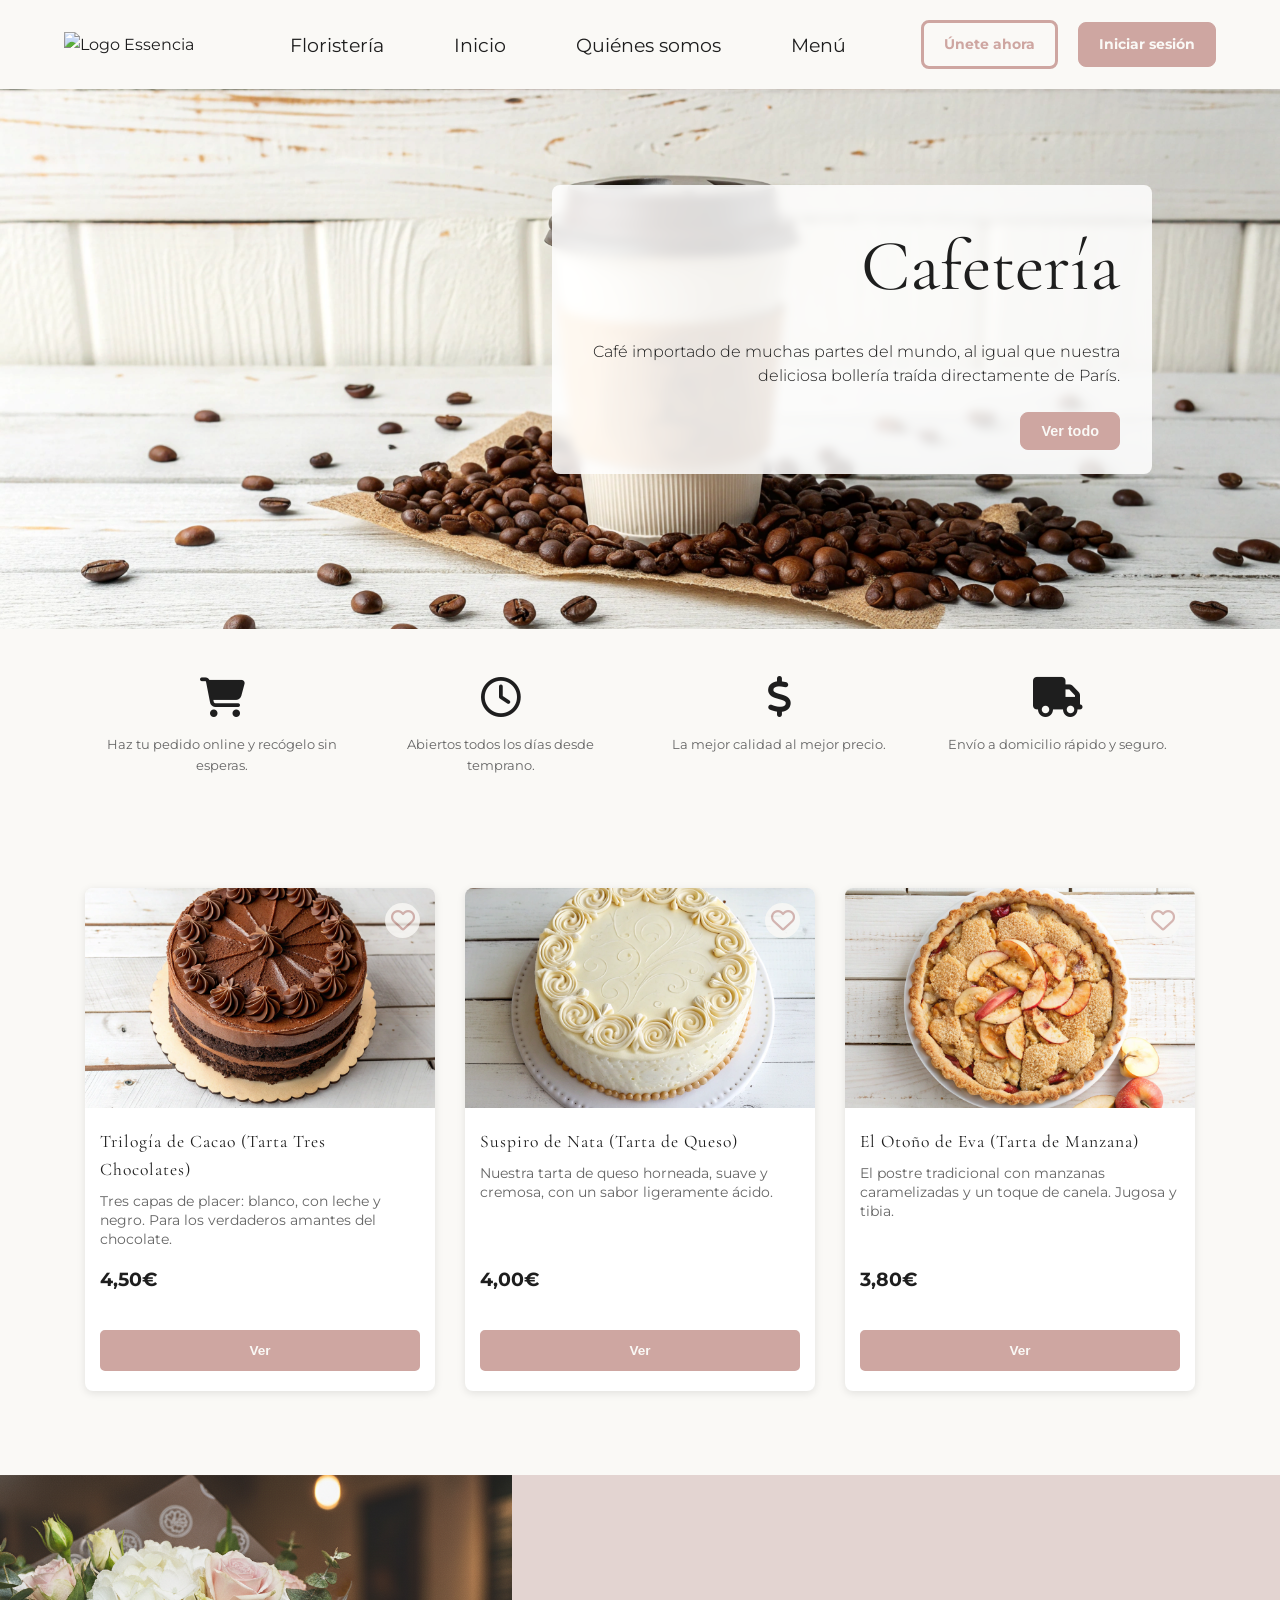
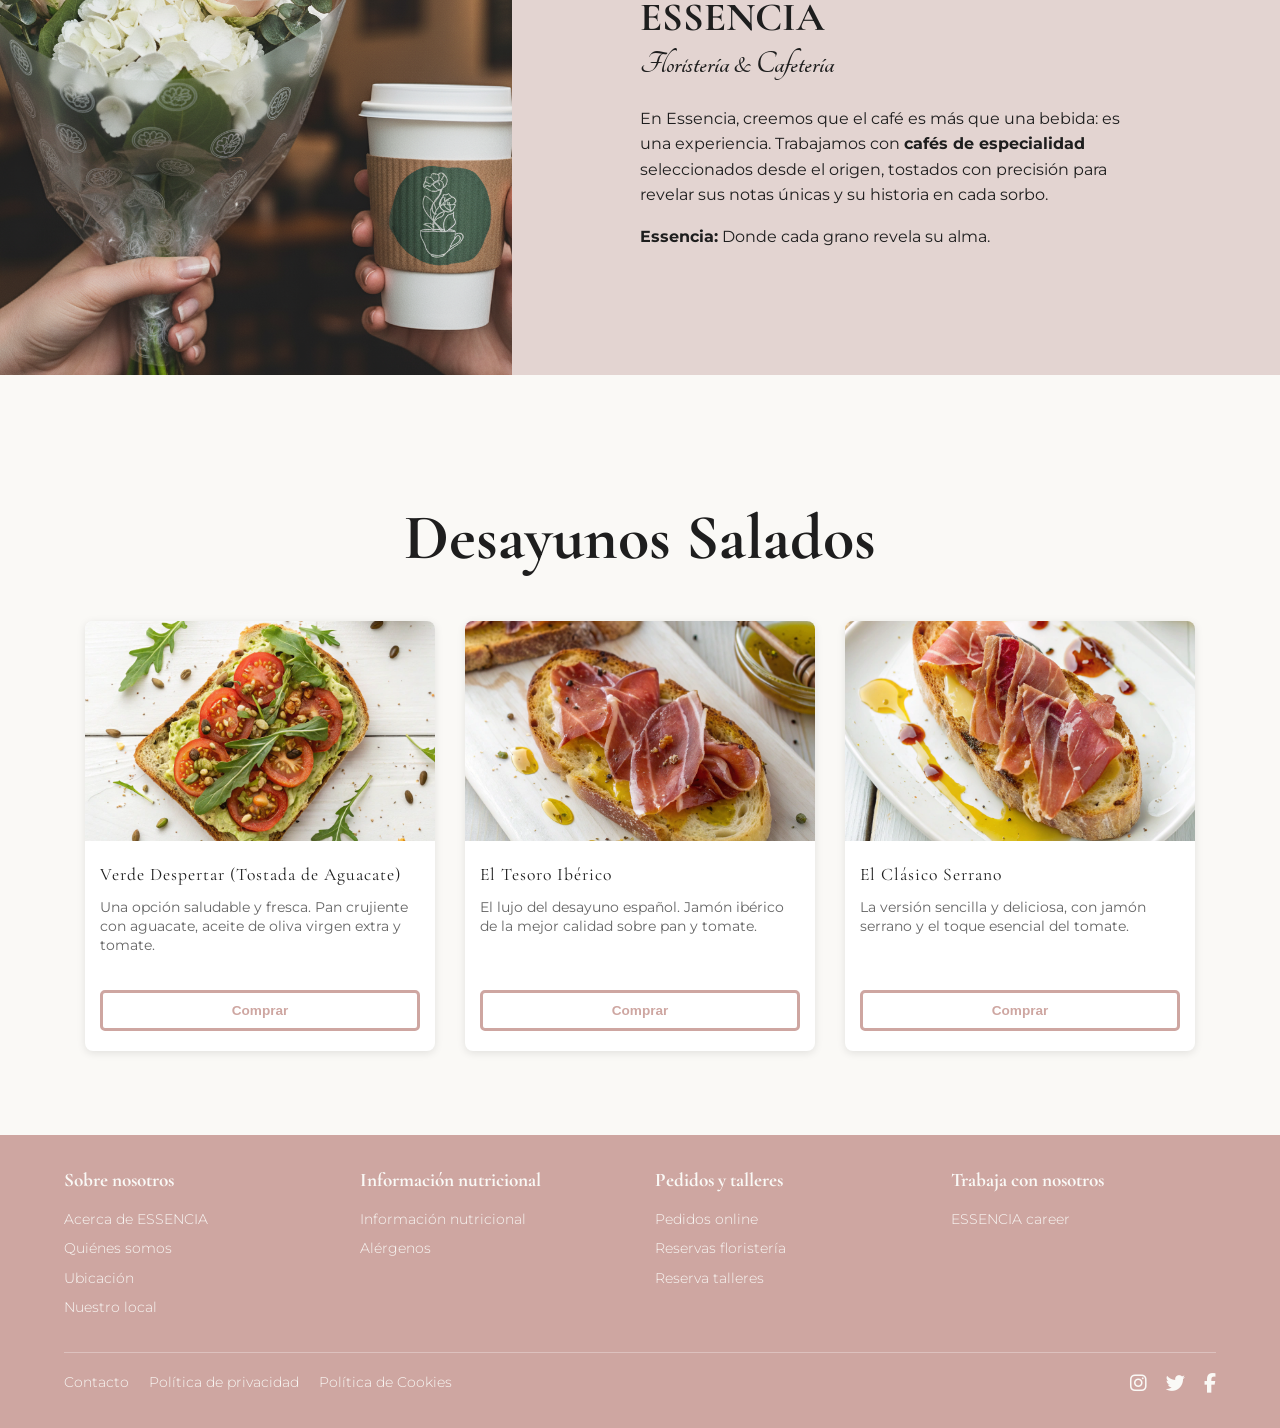
==== commit c8e8c13c: "cambios ultimos" ====
--- a/Frontend/html/cafeteria.html
+++ b/Frontend/html/cafeteria.html
@@ -23,7 +23,7 @@
         <div class="header__container">
             <div class="header__logo">
                 <a href="../html/index.html">
-                    <img src="../imagenes/generales/logo1-rosa.png" alt="Logo Essencia">
+                    <img src="../imagenes/generales/logo3-rosa.png" alt="Logo Essencia">
                 </a>
             </div>
             <button class="header__toggle menu-toggle" aria-label="Toggle navigation">
@@ -42,9 +42,8 @@
                 </ul>
             </nav>
             <div class="header__buttons">
-                <a href="../html/register.html" class="btn btn--outline-rose">Únete ahora</a>
-                <a href="../html/login.html" class="btn btn--rose">Iniciar sesión</a>
-                <a href="#" class="cart-icon"><i class="fas fa-shopping-cart"></i></a>
+                <a href="#" class="btn btn--outline-rose">Únete ahora</a>
+                <a href="#" class="btn btn--rose">Iniciar sesión</a>
             </div>
         </div>
     </header>
--- a/Frontend/css/main.css
+++ b/Frontend/css/main.css
@@ -37,46 +37,46 @@
   text-align: center;
 }
 .btn--primary {
-  background-color: #7b9ea8;
-  color: #faf9f6;
-  border: 1px solid #7b9ea8;
+  background-color: #7C9DA7;
+  color: #faf9f6;
+  border: 1px solid #7C9DA7;
 }
 .btn--primary:hover {
-  background-color: #658790;
-  border-color: #658790;
+  background-color: #6B8A95;
+  border-color: #6B8A95;
   opacity: 1;
 }
 .btn--outline-blue {
   background-color: #faf9f6;
-  color: #7b9ea8;
-  border: 3px solid #7b9ea8;
+  color: #7C9DA7;
+  border: 3px solid #7C9DA7;
 }
 .btn--outline-blue:hover {
-  background-color: #7b9ea8;
-  color: #faf9f6;
-  border-color: #7b9ea8;
+  background-color: #7C9DA7;
+  color: #faf9f6;
+  border-color: #7C9DA7;
   opacity: 1;
 }
 .btn--secondary {
   background-color: transparent;
-  color: #7b9ea8;
-  border: 2px solid #7b9ea8;
+  color: #7C9DA7;
+  border: 2px solid #7C9DA7;
 }
 .btn--secondary:hover {
-  background-color: #7b9ea8;
-  color: #faf9f6;
-  border-color: #7b9ea8;
+  background-color: #7C9DA7;
+  color: #faf9f6;
+  border-color: #7C9DA7;
   opacity: 1;
 }
 .btn--tertiary {
   background-color: #faf9f6;
-  color: #7b9ea8;
+  color: #7C9DA7;
   border: 3px solid #faf9f6;
   padding: 12px 30px;
   text-transform: uppercase;
 }
 .btn--tertiary:hover {
-  background-color: #658790;
+  background-color: #6B8A95;
   opacity: 1;
   color: #faf9f6;
 }
@@ -85,31 +85,31 @@
   color: #faf9f6;
 }
 .btn--ver:hover {
-  background-color: #658790;
-  border-color: #658790;
+  background-color: #6B8A95;
+  border-color: #6B8A95;
   opacity: 1;
 }
 .btn--green {
+  background-color: #A3B18A;
+  color: #faf9f6;
+  border: 1px solid #A3B18A;
+}
+.btn--green:hover {
   background-color: #9CAF88;
-  color: #faf9f6;
-  border: 1px solid #9CAF88;
-}
-.btn--green:hover {
-  background-color: #829773;
-  border-color: #829773;
+  border-color: #9CAF88;
 }
 .btn--outline-green {
   background-color: #faf9f6;
-  color: #9CAF88;
-  border: 3px solid #9CAF88;
+  color: #A3B18A;
+  border: 3px solid #A3B18A;
 }
 .btn--outline-green:hover {
-  background-color: #9CAF88;
+  background-color: #A3B18A;
   color: #faf9f6;
 }
 .btn--rose {
   background-color: #CEA6A1;
-  color: #ffffff;
+  color: #FAF9F6;
   border: 1px solid #CEA6A1;
 }
 .btn--rose:hover {
@@ -124,7 +124,7 @@
 }
 .btn--outline-rose:hover {
   background-color: #CEA6A1;
-  color: #ffffff;
+  color: #FAF9F6;
   border-color: #CEA6A1;
   opacity: 1;
 }
@@ -141,7 +141,7 @@
 }
 .btn--transparent:hover {
   background-color: #1E1E1E;
-  color: #ffffff;
+  color: #FAF9F6;
 }
 
 .header {
@@ -156,11 +156,6 @@
   z-index: 1000;
   box-shadow: 0 2px 4px rgba(0, 0, 0, 0.05);
   justify-content: space-between;
-}
-.header .cart-icon {
-  color: #CEA6A1;
-  font-size: 1.2rem;
-  margin-left: 10px;
 }
 .header__container {
   display: flex;
@@ -284,10 +279,10 @@
     text-decoration: none;
   }
   .header__link:hover {
-    color: #7b9ea8;
+    color: #7C9DA7;
   }
   .header .header__link:hover {
-    color: #9CAF88;
+    color: #A3B18A;
   }
   .header .header__list ul .header__item:first-child a:hover {
     color: #CEA6A1;
@@ -304,13 +299,13 @@
 }
 
 .footer {
-  background-color: #7b9ea8;
+  background-color: #7C9DA7;
   color: #faf9f6;
   padding: 30px 5%;
   font-size: 0.9rem;
 }
 .footer--green {
-  background-color: #9CAF88;
+  background-color: #A3B18A;
 }
 .footer--rose {
   background-color: #CEA6A1;
@@ -428,7 +423,7 @@
 .banner__content {
   position: relative;
   z-index: 2;
-  background-color: #7b9ea8;
+  background-color: #7C9DA7;
   color: #faf9f6;
   padding: 30px;
   border-radius: 8px;
@@ -573,7 +568,7 @@
   transition: color 0.2s;
 }
 .cafe-card .heart-icon:active {
-  color: #7b9ea8;
+  color: #7C9DA7;
 }
 .cafe-card .cafe-content {
   padding: 15px;
@@ -592,12 +587,6 @@
   color: #666;
   margin-bottom: 10px;
 }
-.cafe-card .cafe-content .price {
-  font-size: 1.1rem;
-  font-weight: 700;
-  color: #7b9ea8;
-  margin-bottom: 15px;
-}
 .cafe-card .cafe-actions {
   margin-top: auto;
   padding: 15px;
@@ -606,8 +595,8 @@
 }
 .cafe-card .cafe-actions .btn {
   background-color: #faf9f6;
-  color: #7b9ea8;
-  border: 3px solid #7b9ea8;
+  color: #7C9DA7;
+  border: 3px solid #7C9DA7;
   font-size: 0.85rem;
   padding: 8px 20px;
   text-align: center;
@@ -615,9 +604,9 @@
   font-weight: 700;
 }
 .cafe-card .cafe-actions .btn:hover {
-  background-color: #7b9ea8;
-  color: #faf9f6;
-  border-color: #7b9ea8;
+  background-color: #7C9DA7;
+  color: #faf9f6;
+  border-color: #7C9DA7;
   opacity: 1;
 }
 .cafe-card .cafe-actions .btn--secondary {
@@ -722,7 +711,7 @@
 
 .input-group input:focus {
   outline: none;
-  border-color: #7b9ea8;
+  border-color: #7C9DA7;
   box-shadow: 0 0 0 3px rgba(123, 158, 168, 0.2);
 }
 
@@ -734,14 +723,14 @@
   letter-spacing: 1px;
   border-radius: 8px;
   margin-top: 1rem;
-  background-color: #7b9ea8;
-  color: #faf9f6;
-  border: 1px solid #7b9ea8;
+  background-color: #7C9DA7;
+  color: #faf9f6;
+  border: 1px solid #7C9DA7;
 }
 
 .form-btn:hover {
-  background-color: #658790;
-  border-color: #658790;
+  background-color: #6B8A95;
+  border-color: #6B8A95;
 }
 
 .form-switch {
@@ -752,7 +741,7 @@
 }
 
 .form-switch a {
-  color: #7b9ea8;
+  color: #7C9DA7;
   font-weight: 700;
   text-decoration: none;
 }
@@ -781,10 +770,11 @@
   position: relative;
   height: 60vh;
   display: flex;
-  align-items: center;
+  align-items: flex-end;
   justify-content: center;
   text-align: center;
   padding: 2rem;
+  padding-bottom: 3rem;
   color: #1e1e1e;
 }
 .hero-cafe__bg {
@@ -804,31 +794,44 @@
 .hero-cafe__content {
   position: relative;
   z-index: 1;
-  max-width: 500px;
-  text-align: right;
-  align-self: flex-start;
-  margin-top: 2rem;
-  margin-left: auto;
+  max-width: 600px;
+  text-align: center;
+  margin: 0 auto;
+  padding: 1.5rem 2rem;
+  background-color: rgba(255, 255, 255, 0.85);
+  border-radius: 8px;
+  backdrop-filter: blur(5px);
 }
 .hero-cafe__title {
-  font-size: 3.5rem;
-  margin-bottom: 0.5rem;
+  font-size: 3rem;
+  margin-bottom: 1rem;
+  font-family: "Cormorant Garamond", serif;
 }
 .hero-cafe__text {
-  font-size: 1rem;
+  font-size: 0.95rem;
   margin-bottom: 1.5rem;
   font-weight: 300;
+  line-height: 1.5;
 }
 @media (min-width: 901px) {
   .hero-cafe {
+    align-items: center;
     justify-content: flex-end;
     padding-right: 10%;
+    padding-bottom: 2rem;
   }
   .hero-cafe__content {
+    text-align: right;
+    align-self: flex-start;
     margin-top: 4rem;
+    margin-left: auto;
+    margin-right: 0;
   }
   .hero-cafe__title {
     font-size: 4.5rem;
+  }
+  .hero-cafe__text {
+    font-size: 1rem;
   }
 }
 
@@ -888,18 +891,27 @@
 .card-item {
   display: flex;
   flex-direction: column;
-  flex: 1;
-  min-width: 250px;
-  height: 100%;
-  background-color: #f9f9f9;
-  border-radius: 5px;
+  flex: 0 0 auto;
+  min-width: 280px;
+  max-width: 320px;
+  background-color: #ffffff;
+  border-radius: 8px;
   overflow: hidden;
   text-align: left;
+  box-shadow: 0 2px 8px rgba(0, 0, 0, 0.1);
+  scroll-snap-align: center;
+}
+@media (min-width: 901px) {
+  .card-item {
+    flex: 0 0 calc(33.333% - 20px);
+    min-width: unset;
+    max-width: 350px;
+  }
 }
 .card-item .card-header {
   position: relative;
   width: 100%;
-  height: 200px;
+  height: 220px;
   flex-shrink: 0;
 }
 .card-item .card-header img {
@@ -909,46 +921,85 @@
 }
 .card-item .heart-icon {
   position: absolute;
-  top: 10px;
-  right: 10px;
-  color: #faf9f6;
+  top: 15px;
+  right: 15px;
+  color: #CEA6A1;
   font-size: 1.5rem;
   cursor: pointer;
   transition: color 0.2s;
-}
-.card-item .heart-icon:active {
+  background-color: #faf9f6;
+  opacity: 80%;
+  width: 35px;
+  height: 35px;
+  border-radius: 50%;
+  display: flex;
+  align-items: center;
+  justify-content: center;
+}
+.card-item .heart-icon:hover, .card-item .heart-icon:active {
   color: #CEA6A1;
 }
 .card-item .card-content {
-  padding: 15px;
+  padding: 20px 15px;
   display: flex;
   flex-direction: column;
   flex-grow: 1;
+  text-align: left;
 }
 .card-item .card-content h4 {
-  font-family: "Montserrat", sans-serif;
+  font-family: "Cormorant Garamond", serif;
+  font-size: 1.1rem;
+  margin-bottom: 8px;
+  font-weight: 400;
+  color: #1e1e1e;
+  letter-spacing: 1px;
+}
+.card-item .card-content p {
+  font-size: 0.85rem;
+  color: #666;
+  margin-bottom: 15px;
+  line-height: 1.4;
+}
+.card-item .card-content .price {
   font-size: 1.2rem;
-  margin-bottom: 5px;
   font-weight: 700;
+  color: #1e1e1e;
+  margin-top: auto;
+  margin-bottom: 15px;
+}
+.card-item .card-actions {
+  padding: 0 15px 20px 15px;
+  display: flex;
+  gap: 10px;
+  justify-content: flex-start;
+}
+.card-item .card-actions .btn {
+  flex: 1;
+  padding: 10px 20px;
+  font-size: 0.85rem;
+  border-radius: 5px;
+  cursor: pointer;
+  transition: all 0.3s ease;
+}
+.card-item .card-actions .btn--outline-rose {
+  background-color: transparent;
+  border: 3px solid #CEA6A1;
   color: #CEA6A1;
 }
-.card-item .card-content p {
-  font-size: 0.9rem;
-  color: #666;
-  margin-bottom: 10px;
-}
-.card-item .card-content .price {
-  font-size: 1.1rem;
-  font-weight: 700;
-  color: #1e1e1e;
-  margin-bottom: 15px;
-  margin-top: auto;
-}
-.card-item .card-actions {
-  padding: 0 15px 15px 15px;
-  display: flex;
-  gap: 10px;
-  justify-content: space-between;
+.card-item .card-actions .btn--outline-rose:hover {
+  background-color: #CEA6A1;
+  color: #faf9f6;
+}
+.card-item .card-actions .btn--rose {
+  background-color: #CEA6A1;
+  color: #faf9f6;
+  border: 3px solid #CEA6A1;
+}
+.card-item .card-actions .btn--rose:hover {
+  color: #CEA6A1;
+  cursor: pointer;
+  transition: color 0.2s;
+  background-color: #faf9f6;
 }
 
 .about-cafe {
@@ -1054,7 +1105,7 @@
   left: 0;
   width: 100%;
   height: 100%;
-  background-color: #9CAF88;
+  background-color: #A3B18A;
   opacity: 0.5;
   border-radius: 8px;
   z-index: -1;
@@ -1239,8 +1290,8 @@
 }
 .trending-card .product-actions .btn-primary {
   background-color: #faf9f6;
-  color: #9CAF88;
-  border: 3px solid #9CAF88;
+  color: #A3B18A;
+  border: 3px solid #A3B18A;
   padding: 8px 20px;
   border-radius: 8px;
   font-weight: 700;
@@ -1249,13 +1300,13 @@
   transition: all 0.3s ease;
 }
 .trending-card .product-actions .btn-primary:hover {
-  background-color: #9CAF88;
-  color: #faf9f6;
-  border-color: #9CAF88;
+  background-color: #A3B18A;
+  color: #faf9f6;
+  border-color: #A3B18A;
 }
 
 .about {
-  background-color: #9CAF88;
+  background-color: #A3B18A;
   padding: 4rem 5%;
   text-align: center;
   color: #faf9f6;
@@ -1333,7 +1384,7 @@
   transition: all 0.3s;
 }
 .gallery__arrow:hover {
-  background-color: #9CAF88;
+  background-color: #A3B18A;
   color: #faf9f6;
 }
 .gallery__arrow--left {
@@ -1430,6 +1481,8 @@
 .catalog {
   padding: 3rem 5%;
   background-color: #faf9f6;
+  max-width: 1200px;
+  margin: 0 auto;
 }
 .catalog__title {
   font-size: 2.5rem;
@@ -1515,7 +1568,7 @@
   font-weight: bold;
   font-size: 1.1rem;
   margin-bottom: 1rem;
-  color: #9CAF88;
+  color: #A3B18A;
 }
 .trending-card.catalogo-card .product-info .product-actions {
   display: flex;
@@ -1524,8 +1577,8 @@
 }
 .trending-card.catalogo-card .product-info .product-actions .btn-primary {
   background-color: #faf9f6;
-  color: #9CAF88;
-  border: 3px solid #9CAF88;
+  color: #A3B18A;
+  border: 3px solid #A3B18A;
   padding: 8px 20px;
   border-radius: 8px;
   font-weight: 700;
@@ -1534,9 +1587,9 @@
   transition: all 0.3s ease;
 }
 .trending-card.catalogo-card .product-info .product-actions .btn-primary:hover {
-  background-color: #9CAF88;
-  color: #faf9f6;
-  border-color: #9CAF88;
+  background-color: #A3B18A;
+  color: #faf9f6;
+  border-color: #A3B18A;
 }
 
 .product-detail {
@@ -1575,7 +1628,7 @@
 }
 .product-main__title {
   font-size: 2.5rem;
-  color: #9CAF88;
+  color: #A3B18A;
   font-weight: 400;
   line-height: 1.2;
 }
@@ -1602,7 +1655,7 @@
 }
 .product-main .wishlist-icon {
   font-size: 1.8rem;
-  color: #9CAF88;
+  color: #A3B18A;
   cursor: pointer;
   transition: all 0.2s;
 }
@@ -1645,7 +1698,7 @@
   font-family: "Font Awesome 5 Free";
   font-weight: 900;
   font-size: 1rem;
-  color: #9CAF88;
+  color: #A3B18A;
 }
 .product-accordion__item[open] summary .icon {
   transform: rotate(180deg);
@@ -1676,7 +1729,7 @@
 }
 .related-products__title {
   font-size: 2.5rem;
-  color: #9CAF88;
+  color: #A3B18A;
   font-weight: 400;
   margin-bottom: 2rem;
 }
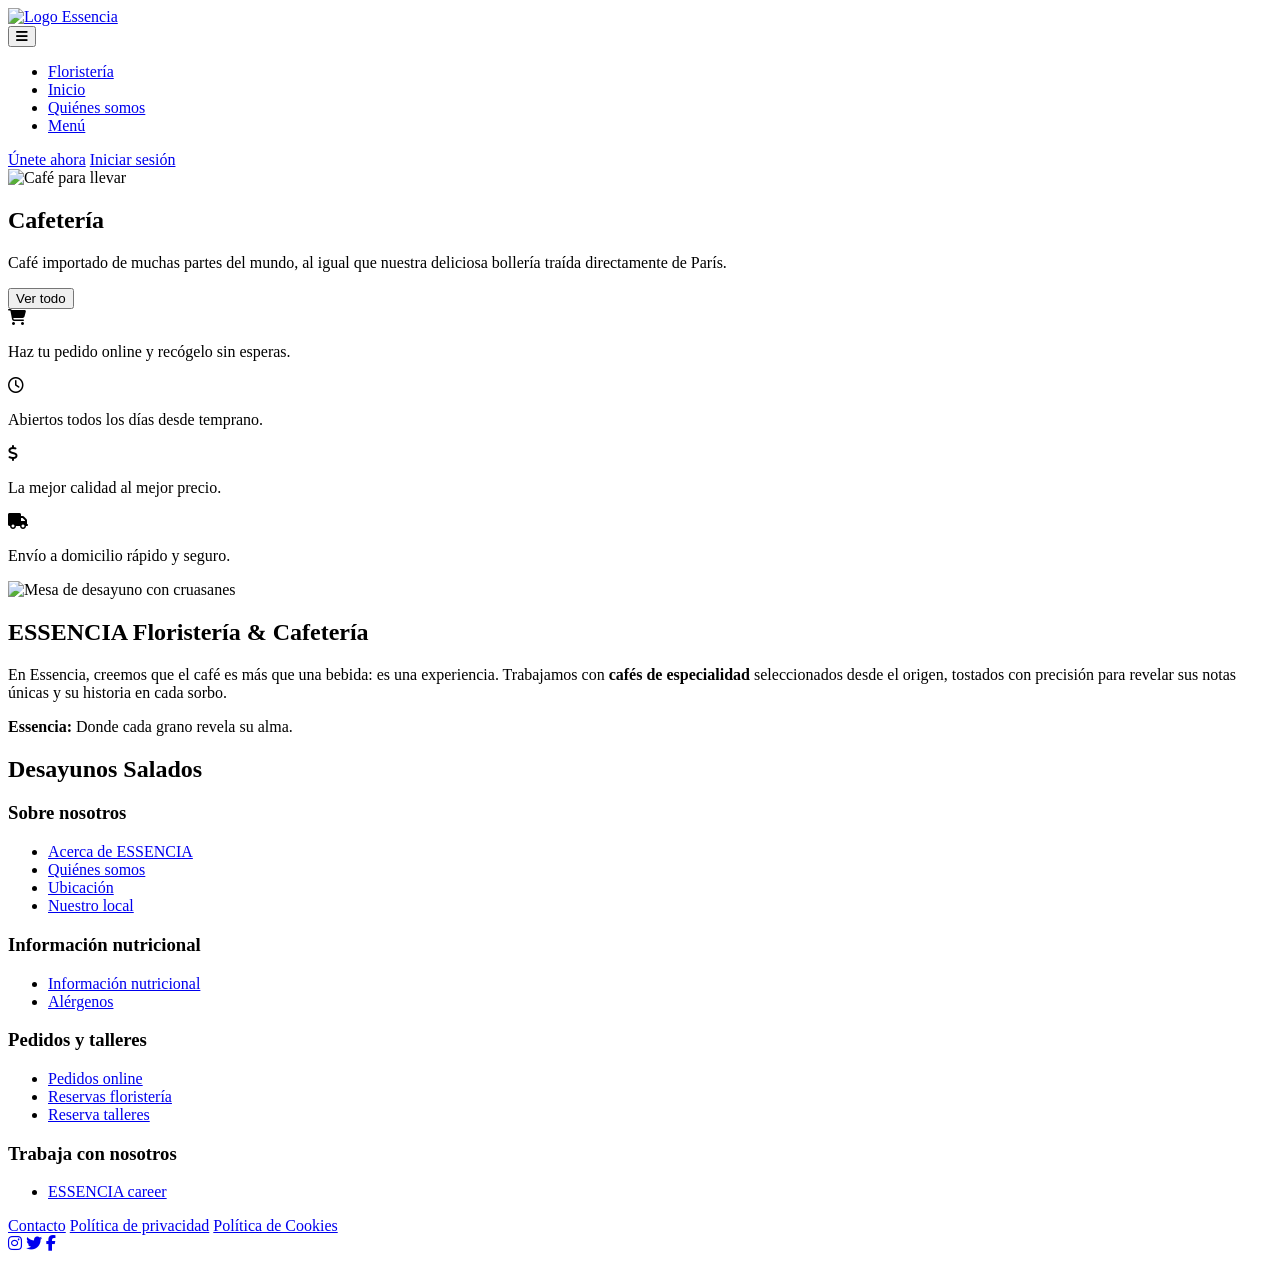
==== commit 974b144e: "juntado front y back" ====
--- a/Frontend/html/cafeteria.html
+++ b/Frontend/html/cafeteria.html
@@ -10,10 +10,9 @@
     <link
         href="https://fonts.googleapis.com/css2?family=Cormorant+Garamond:wght@400;700&family=Montserrat:wght@300;400;700&family=Tangerine:wght@400;700&display=swap"
         rel="stylesheet">
-    <link rel="stylesheet" href="../css/main.css">
-    <script src="../js/api.js"></script>
-    <script src="../js/cafeteria.js" defer></script>
-    <script src="../js/toggle.js"></script>
+    <link rel="stylesheet" href="/css/main.css">
+    <script src="/js/cafeteria.js" defer></script>
+    <script src="/js/toggle.js"></script>
     <link rel="stylesheet" href="https://cdnjs.cloudflare.com/ajax/libs/font-awesome/6.5.1/css/all.min.css">
 </head>
 
@@ -22,8 +21,8 @@
     <header class="header">
         <div class="header__container">
             <div class="header__logo">
-                <a href="../html/index.html">
-                    <img src="../imagenes/generales/logo3-rosa.png" alt="Logo Essencia">
+                <a href="/html/index.html">
+                    <img src="/imagenes/generales/logo3-rosa.png" alt="Logo Essencia">
                 </a>
             </div>
             <button class="header__toggle menu-toggle" aria-label="Toggle navigation">
@@ -34,9 +33,9 @@
         <div class="header__nav nav-menu">
             <nav class="header__list">
                 <ul>
-                    <li class="header__item"><a href="../html/floristeria.html" class="header__link">Floristería</a>
+                    <li class="header__item"><a href="/html/floristeria.html" class="header__link">Floristería</a>
                     </li>
-                    <li class="header__item"><a href="../html/index.html" class="header__link">Inicio</a></li>
+                    <li class="header__item"><a href="/html/index.html" class="header__link">Inicio</a></li>
                     <li class="header__item"><a href="#" class="header__link">Quiénes somos</a></li>
                     <li class="header__item"><a href="#" class="header__link">Menú</a></li>
                 </ul>
@@ -51,7 +50,7 @@
     <main>
         <section class="hero-cafe">
             <div class="hero-cafe__bg">
-                <img src="../imagenes/generales/cafe-cafeteria.png" alt="Café para llevar">
+                <img src="/imagenes/generales/cafe-cafeteria.png" alt="Café para llevar">
             </div>
             <div class="hero-cafe__content">
                 <h1 class="hero-cafe__title">Cafetería</h1>
@@ -88,7 +87,7 @@
 
         <section class="about-cafe">
             <div class="about-cafe__image">
-                <img src="../imagenes/generales/portada3.png" alt="Mesa de desayuno con cruasanes">
+                <img src="/imagenes/generales/portada3.png" alt="Mesa de desayuno con cruasanes">
             </div>
             <div class="about-cafe__content">
                 <h2 class="about-cafe__logo">ESSENCIA <span class="about-cafe__subtitle">Floristería & Cafetería</span>
